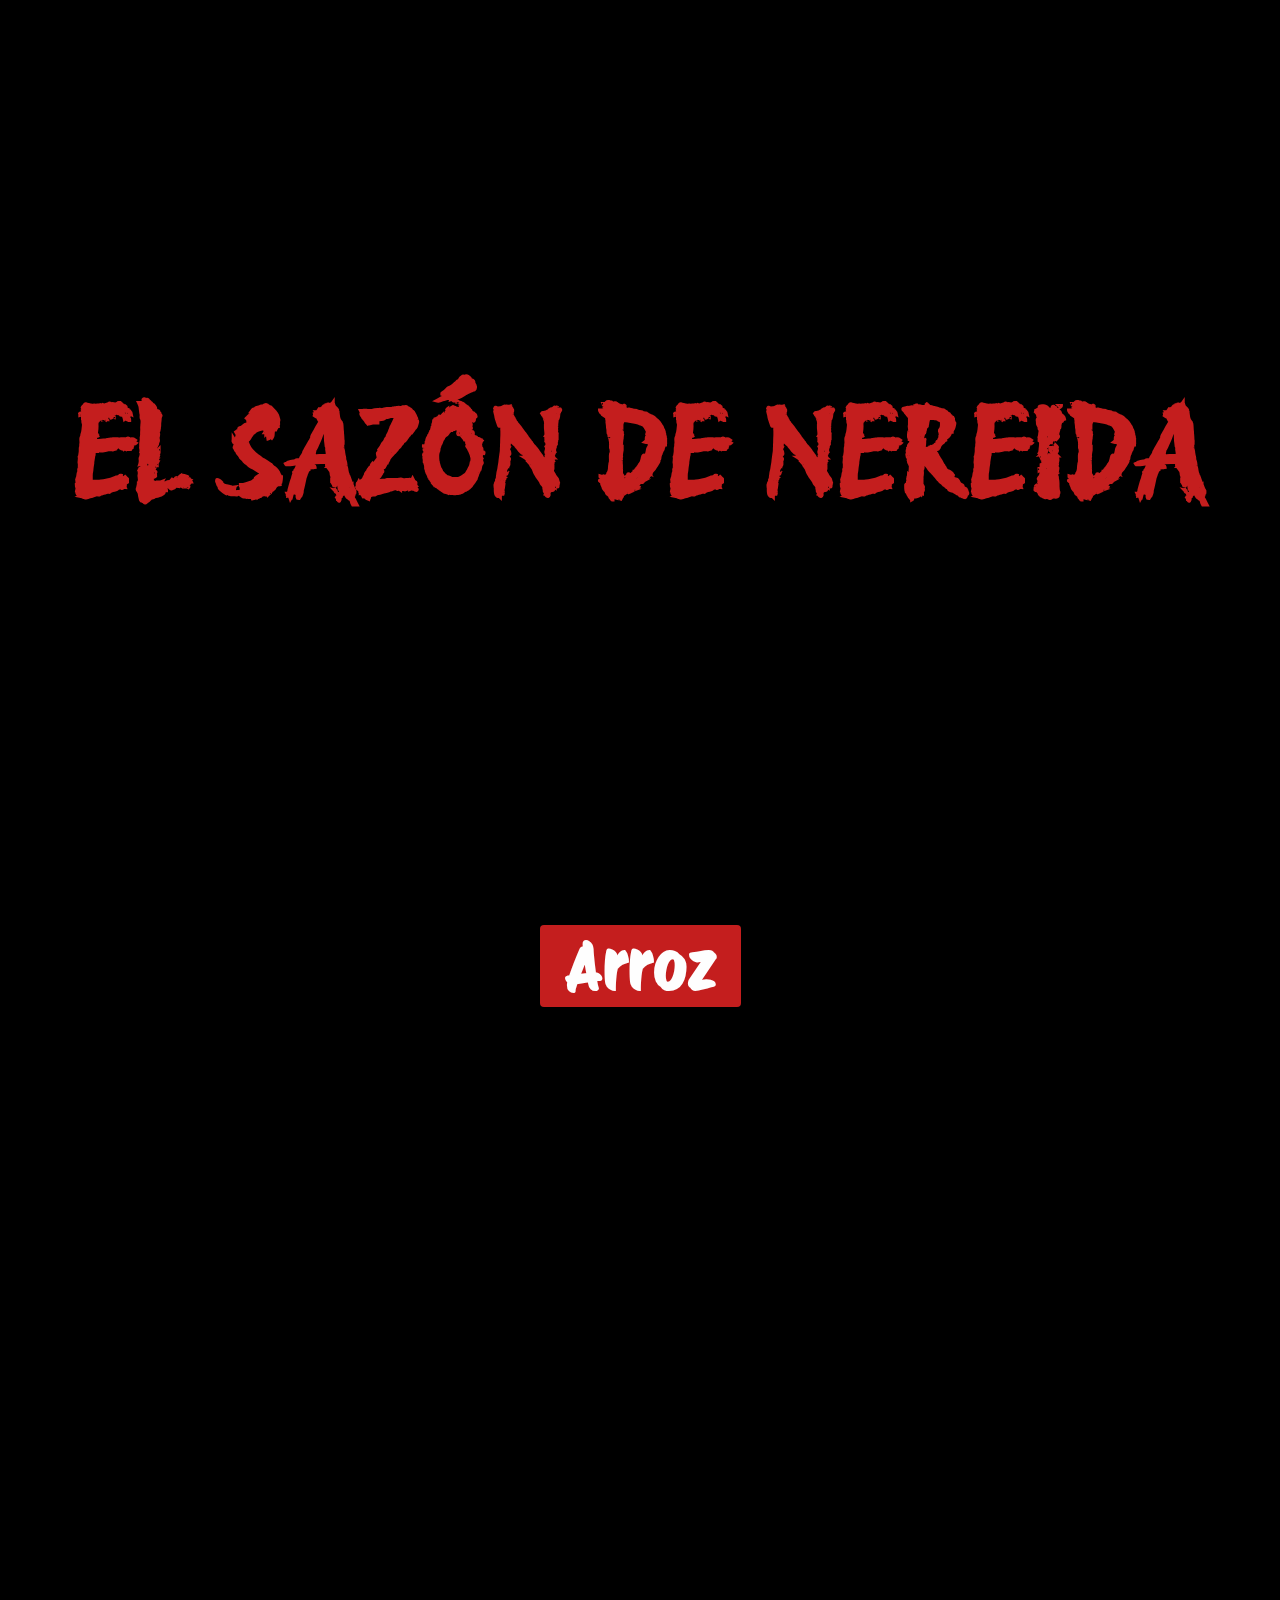
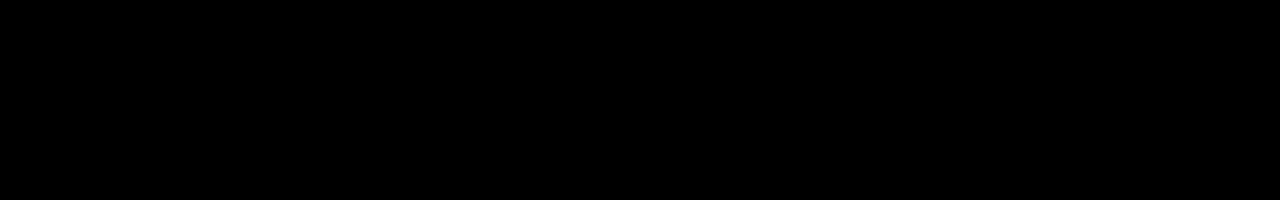
==== index.html @ d308cffd "new menu structure" ====
<!DOCTYPE html>
<html lang="en">

<head>
  <meta charset="UTF-8" />
  <meta name="viewport" content="width=device-width, initial-scale=1.0" />
  <title>Template 2 Restaurant</title>
  <link rel="stylesheet" href="styles/main.css">
</head>

<body>


  <div class="brand ">
    <h1>El sazón de nereida</h1>
  </div>

  <section>
    <div class="rices bounce-in-menu">
      <h3>Arroz</h3>
      <div class="menu-container"> <!-- bounce-in hidden -->
        <div class="image-menu-container left ">
          <img src="assets/images/bandera-dominican.png" alt="">
        </div>
        <div class="content-menu-container">
          <div class="dish">
            <h2>Arroz Blanco y Habichuelas Rojas</h2>
          </div>
          <!-- <div class="price">
            <span>200</span>
          </div> -->
  
        </div>
      </div>
      <div class="menu-container"> <!-- bounce-in hidden -->
        <div class="image-menu-container left ">
          <img src="assets/images/maiz-arroz.jpg" alt="">
        </div>
        <div class="content-menu-container">
          <div class="dish">
            <h2>Arroz con Maiz</h2>
          </div>
          <!-- <div class="price">
            <span>200</span>
          </div> -->
  
        </div>
      </div>

      <div class="menu-container"> <!-- bounce-in hidden -->
        <div class="image-menu-container left ">
          <img src="assets/images/moro-negras.jpg" alt="">
        </div>
        <div class="content-menu-container">
          <div class="dish">
            <h2>Moro de Habichuelas Negras</h2>
          </div>
          <!-- <div class="price">
            <span>200</span>
          </div> -->
  
        </div>
      </div>

      <div class="menu-container"> <!-- bounce-in hidden -->
        <div class="image-menu-container left ">
          <img src="assets/images/moro-rojas.webp" alt="">
        </div>
        <div class="content-menu-container">
          <div class="dish">
            <h2>Moro de Habichuelas Rojas</h2>
          </div>
          <!-- <div class="price">
            <span>200</span>
          </div> -->
  
        </div>
      </div>
  
    </div>
   
   
  
  </section>


  <script src="js/main.js"></script>
  <script src="js/animation.js"></script>
</body>

</html>
---- styles/main.css ----
* {
    box-sizing: border-box;
    margin: 0;
}


@font-face {
    font-display: swap;
    font-family: 'Protest Revolution';
    font-style: normal;
    font-weight: 400;
    src: url('../assets/fonts/protest-revolution-v2-latin/protest-revolution-v2-latin-regular.woff2') format('woff2');
}

@font-face {
    font-display: swap;
    font-family: 'Protest Riot';
    font-style: normal;
    font-weight: 400;
    src: url('../assets/fonts/protest-riot-v2-latin/protest-riot-v2-latin-regular.woff2') format('woff2');
}

body {
    background-color: #000;
    color: #fefefe;
    font-family: 'Protest Riot', sans-serif;
    /* overflow: hidden; */
}

.brand {
    display: flex;
    flex-direction: column;
    justify-content: center;
    align-items: center;

    font-family: 'Protest Revolution';
    height: 100vh;
}

.brand h1 {
    font-size: 122px;
    text-transform: uppercase;
    color: #c41e1e;
}

.bounce-in {
    animation: bounce-in 3s ease infinite;
}

@keyframes bounce-in {
    0% {
        opacity: 0;
        transform: scale(.3);
    }

    50% {
        opacity: 1;
        transform: scale(1.05);
    }

    70% {
        transform: scale(.9);
    }

    100% {
        transform: scale(1);
    }
}

.hidden {
    display: none;
}

section {
    display: flex;
    justify-content: center;
    align-items: center;
    height: 100vh;
}

.rices {
    position: relative;
}

.rices h3 {
    font-size: 65px;
    background-color: #c41e1e;
    border-radius: 4px;
    width: fit-content;
    padding: 2px 25px;
    margin: 2px auto;
}

.menu-container {
    position: relative;
    display: none;
}

.image-menu-container {
    max-width: 1250px;
    margin: 25px 5px;
}

.image-menu-container img {
    width: 100%;
    height: auto;
    border-radius: 8px;
}

.content-menu-container {
    display: flex;
    position: absolute;
    flex-direction: column;
    justify-content: space-between;
    text-align: center;
    top: 50px;
    margin-left: 10px;
}

.dish {
    background-color: #c41e1e;
    border-radius: 4px;
    max-width: 450px;
    margin: 2px auto;
    padding: 10px 15px;

}

.dish h2 {
    font-size: 52px;
}

.price {
    background-color: #fefefe;
    width: 350px;
    border-radius: 4px;
    color: #000;

    margin: 2px auto;
}

.price span {
    font-size: 58px;
}

.menu-container.displaySlide{
    display: block;
    opacity: 0;
    transition: opacity 0.5s ease-in;
}

.menu-container.displaySlide:first-child {
    opacity: 1;
}

@keyframes slideMenu {
    0% {
        opacity: 0;
    }

    20% {
        opacity: 1;
    }

    80% {
        opacity: 1;
    }

    100% {
        opacity: 0;
    }
}

.menu-container.displaySlide {
    animation: slideMenu 10s infinite;
}

.bounce-in-menu {
    animation: bounce-in-menu 5s ease 0s 1 normal forwards;
}

@keyframes bounce-in-menu {
    0% {
        opacity: 0;
        transform: scale(.3);
    }

    50% {
        opacity: 1;
        transform: scale(1.05);
    }

    70% {
        transform: scale(.9);
    }

    100% {
        transform: scale(1);
    }
}

/* .container-menu-static  {
    position: relative;
    margin: 0 auto;
    flex-grow: 1;
}
.food-menu-static, .food-menu-drinks {
    display: none;
}

.menu-header-static {
    display: flex;
    justify-content: space-between;
    color: #f15301;
    margin: 10px 0;
    font-family: 'Protest Revolution', sans-serif;
    gap: 5rem;
}
.menu-header-static h2 {
    font-size: 3.5rem;
    text-transform: uppercase;
}

.menu-header-static span {
    font-size: 1.5rem;
    font-weight: lighter;
    align-self: center;
    text-transform: uppercase;
}

.menu-header-static h2:hover {
    cursor: pointer;
}

.menu-content-static {
    font-family: 'Protest Riot', sans-serif;
    display: flex;
    justify-content: space-between;
    margin: 10px 0;
    align-items: center;
}

.menu-content-static h3 {
    font-size: 2rem;
}

.menu-content-static span {
    font-size: 1.8rem;
}

.food-menu-static.displaySlide, .food-menu-drinks.displaySlide {
    display: block;
    opacity: 0;
    transition: opacity 0.5s ease-in;
}

.food-menu-static.displaySlide:first-child, .food-menu-drinks.displaySlide:first-child {
    opacity: 1;
}

@keyframes slideMenu {
    0% {
        opacity: 0;
    }

    20% {
        opacity: 1;
    }

    80% {
        opacity: 1;
    }

    100% {
        opacity: 0;
    }
}

.food-menu-static.displaySlide, .food-menu-drinks.displaySlide {
    animation: slideMenu 10s infinite;
} */
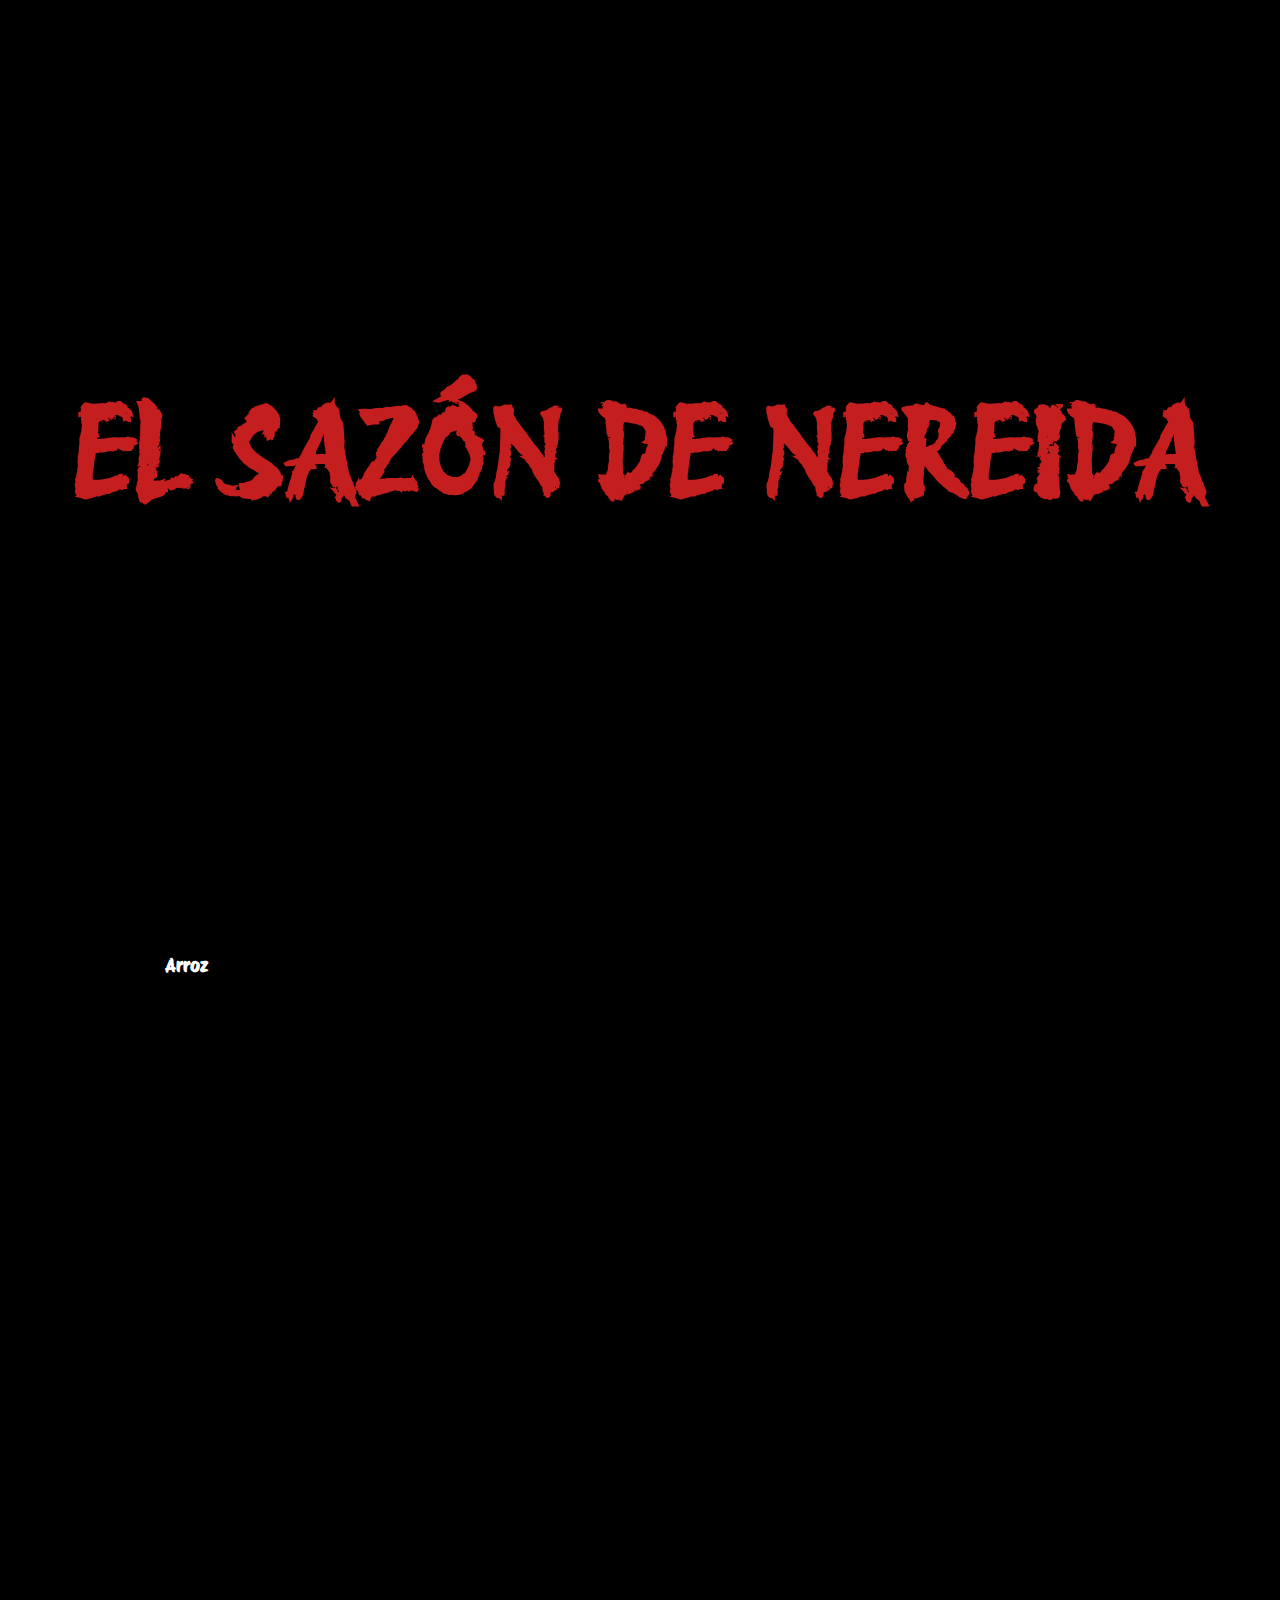
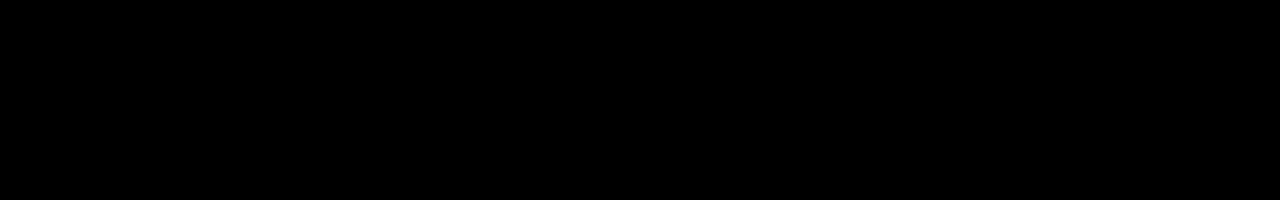
==== commit 7bae3e3e: "adding new dishes container" ====
--- a/index.html
+++ b/index.html
@@ -4,7 +4,7 @@
 <head>
   <meta charset="UTF-8" />
   <meta name="viewport" content="width=device-width, initial-scale=1.0" />
-  <title>Template 2 Restaurant</title>
+  <title>El sazón de nereida</title>
   <link rel="stylesheet" href="styles/main.css">
 </head>
 
@@ -16,7 +16,7 @@
   </div>
 
   <section>
-    <div class="rices bounce-in-menu">
+    <div class="dishes-container bounce-in-menu">
       <h3>Arroz</h3>
       <div class="menu-container"> <!-- bounce-in hidden -->
         <div class="image-menu-container left ">
@@ -76,6 +76,68 @@
   
         </div>
       </div>
+      <div class="menu-container"> <!-- bounce-in hidden -->
+        <div class="image-menu-container left ">
+          <img src="assets/images/moro-guandules.jpg" alt="">
+        </div>
+        <div class="content-menu-container">
+          <div class="dish">
+            <h2>Moro de Gandules</h2>
+          </div>
+          <!-- <div class="price">
+            <span>200</span>
+          </div> -->
+  
+        </div>
+      </div>
+  
+    </div>
+   
+    <div class="dishes-container bounce-in-menu hidden">
+      <h3>Viveres</h3>
+      <div class="menu-container"> <!-- bounce-in hidden -->
+        <div class="image-menu-container left ">
+          <img src="assets/images/yuca.jpg" alt="">
+        </div>
+        <div class="content-menu-container">
+          <div class="dish">
+            <h2>Yuca</h2>
+          </div>
+          <!-- <div class="price">
+            <span>200</span>
+          </div> -->
+  
+        </div>
+      </div>
+      <div class="menu-container"> <!-- bounce-in hidden -->
+        <div class="image-menu-container left ">
+          <img src="assets/images/guineitos.jpg" alt="">
+        </div>
+        <div class="content-menu-container">
+          <div class="dish">
+            <h2>Guineitos</h2>
+          </div>
+          <!-- <div class="price">
+            <span>200</span>
+          </div> -->
+  
+        </div>
+      </div>
+
+      <div class="menu-container"> <!-- bounce-in hidden -->
+        <div class="image-menu-container left ">
+          <img src="assets/images/mangu-tres-golpes.jpg" alt="">
+        </div>
+        <div class="content-menu-container">
+          <div class="dish">
+            <h2>Mangu</h2>
+          </div>
+          <!-- <div class="price">
+            <span>200</span>
+          </div> -->
+  
+        </div>
+      </div>
   
     </div>
    
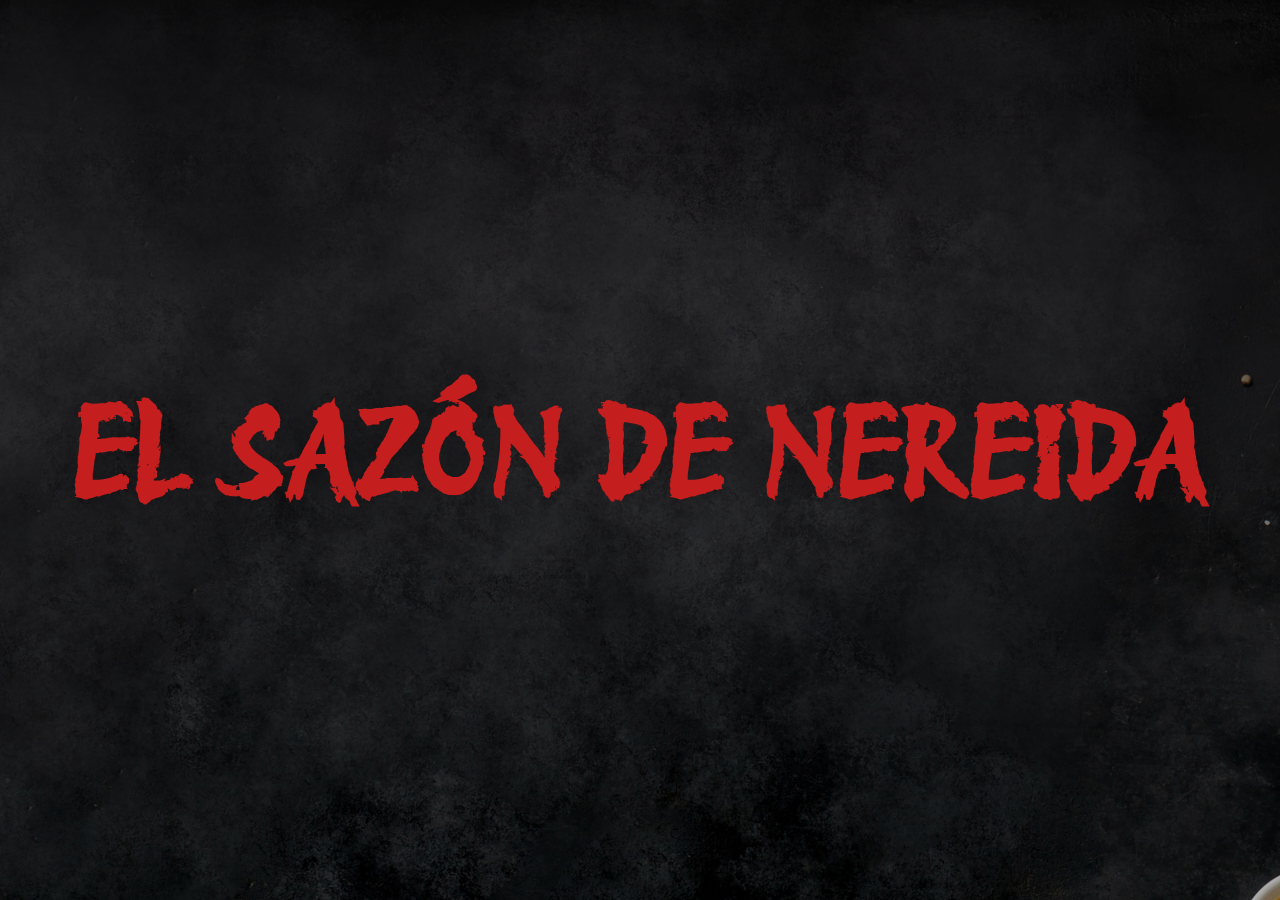
==== commit 88c22bd6: "adding some new structures" ====
--- a/index.html
+++ b/index.html
@@ -15,9 +15,9 @@
     <h1>El sazón de nereida</h1>
   </div>
 
-  <section>
+  <section class="hidden">
     <div class="dishes-container bounce-in-menu">
-      <h3>Arroz</h3>
+      <h3>Menu</h3>
       <div class="menu-container"> <!-- bounce-in hidden -->
         <div class="image-menu-container left ">
           <img src="assets/images/bandera-dominican.png" alt="">
@@ -90,11 +90,20 @@
   
         </div>
       </div>
+      <div class="menu-container"> <!-- bounce-in hidden -->
+        <div class="image-menu-container left ">
+          <img src="assets/images/guineitos.jpg" alt="">
+        </div>
+        <div class="content-menu-container">
+          <div class="dish">
+            <h2>Guineitos</h2>
+          </div>
+          <!-- <div class="price">
+            <span>200</span>
+          </div> -->
   
-    </div>
-   
-    <div class="dishes-container bounce-in-menu hidden">
-      <h3>Viveres</h3>
+        </div>
+      </div>
       <div class="menu-container"> <!-- bounce-in hidden -->
         <div class="image-menu-container left ">
           <img src="assets/images/yuca.jpg" alt="">
@@ -111,21 +120,6 @@
       </div>
       <div class="menu-container"> <!-- bounce-in hidden -->
         <div class="image-menu-container left ">
-          <img src="assets/images/guineitos.jpg" alt="">
-        </div>
-        <div class="content-menu-container">
-          <div class="dish">
-            <h2>Guineitos</h2>
-          </div>
-          <!-- <div class="price">
-            <span>200</span>
-          </div> -->
-  
-        </div>
-      </div>
-
-      <div class="menu-container"> <!-- bounce-in hidden -->
-        <div class="image-menu-container left ">
           <img src="assets/images/mangu-tres-golpes.jpg" alt="">
         </div>
         <div class="content-menu-container">
@@ -140,9 +134,7 @@
       </div>
   
     </div>
-   
-   
-  
+
   </section>
 
 
--- a/styles/main.css
+++ b/styles/main.css
@@ -21,7 +21,7 @@
 }
 
 body {
-    background-color: #000;
+    background: linear-gradient(rgba(0, 0, 0, 0.8), rgba(0, 0, 0, 0.3)), url('../assets/images/menu-background.jpg');
     color: #fefefe;
     font-family: 'Protest Riot', sans-serif;
     /* overflow: hidden; */
@@ -78,11 +78,11 @@
     height: 100vh;
 }
 
-.rices {
+.dishes-container {
     position: relative;
 }
 
-.rices h3 {
+.dishes-container h3 {
     font-size: 65px;
     background-color: #c41e1e;
     border-radius: 4px;
@@ -104,6 +104,7 @@
 .image-menu-container img {
     width: 100%;
     height: auto;
+    border: none;
     border-radius: 8px;
 }
 
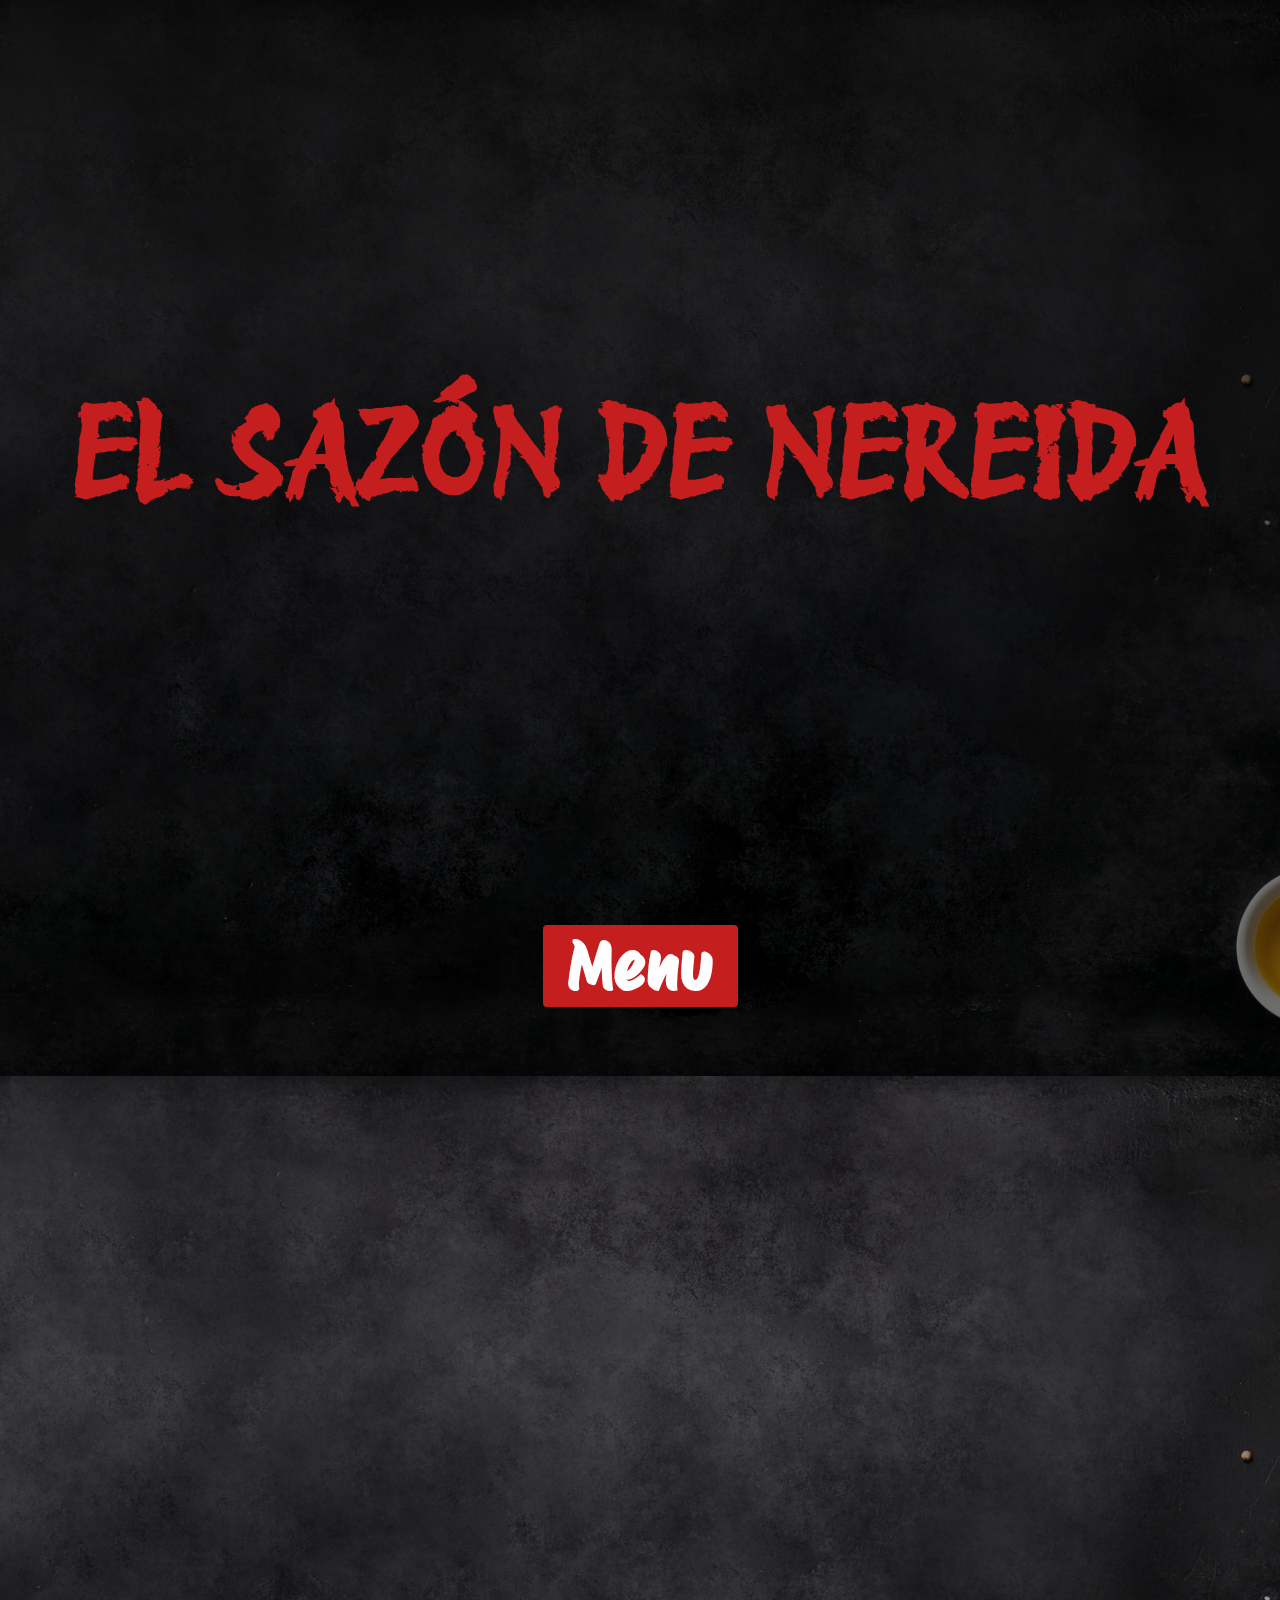
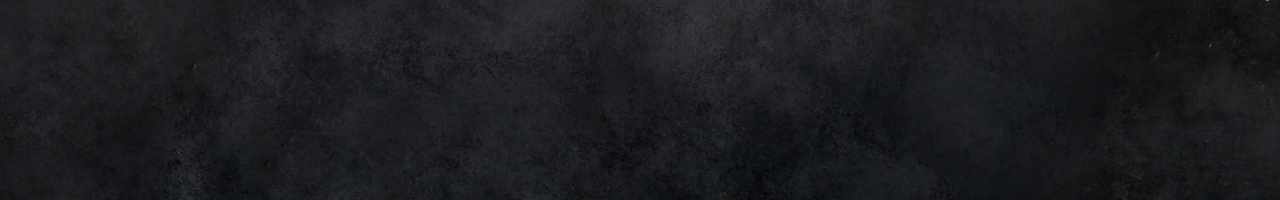
==== commit aa3aa60f: "adding mor dishes" ====
--- a/index.html
+++ b/index.html
@@ -132,6 +132,64 @@
   
         </div>
       </div>
+
+      <div class="menu-container"> <!-- bounce-in hidden -->
+        <div class="image-menu-container left ">
+          <img src="assets/images/pollo-guisado.jpg" alt="">
+        </div>
+        <div class="content-menu-container">
+          <div class="dish">
+            <h2>Pollo Guisado</h2>
+          </div>
+          <div class="price">
+            <span>200</span>
+          </div>
+  
+        </div>
+      </div>
+
+      <div class="menu-container"> <!-- bounce-in hidden -->
+        <div class="image-menu-container left ">
+          <img src="assets/images/Pollo-frito.webp" alt="">
+        </div>
+        <div class="content-menu-container">
+          <div class="dish">
+            <h2>Pollo Frito</h2>
+          </div>
+          <div class="price">
+            <span>200</span>
+          </div>
+  
+        </div>
+      </div>
+      <div class="menu-container"> <!-- bounce-in hidden -->
+        <div class="image-menu-container left ">
+          <img src="assets/images/cerdo-guisado.jpg" alt="">
+        </div>
+        <div class="content-menu-container">
+          <div class="dish">
+            <h2>Carne de Cerdo</h2>
+          </div>
+          <div class="price">
+            <span>230</span>
+          </div>
+  
+        </div>
+      </div>
+      <div class="menu-container"> <!-- bounce-in hidden -->
+        <div class="image-menu-container left ">
+          <img src="assets/images/carne-res.jpg" alt="">
+        </div>
+        <div class="content-menu-container">
+          <div class="dish">
+            <h2>Carne de Res</h2>
+          </div>
+          <div class="price">
+            <span>250</span>
+          </div>
+  
+        </div>
+      </div>
   
     </div>
 
--- a/styles/main.css
+++ b/styles/main.css
@@ -78,7 +78,7 @@
     height: 100vh;
 }
 
-.dishes-container {
+.dishes-container  {
     position: relative;
 }
 
@@ -91,6 +91,7 @@
     margin: 2px auto;
 }
 
+
 .menu-container {
     position: relative;
     display: none;
@@ -150,7 +151,7 @@
     transition: opacity 0.5s ease-in;
 }
 
-.menu-container.displaySlide:first-child {
+.menu-container.displaySlide:first-child  {
     opacity: 1;
 }
 
@@ -172,7 +173,7 @@
     }
 }
 
-.menu-container.displaySlide {
+.menu-container.displaySlide{
     animation: slideMenu 10s infinite;
 }
 
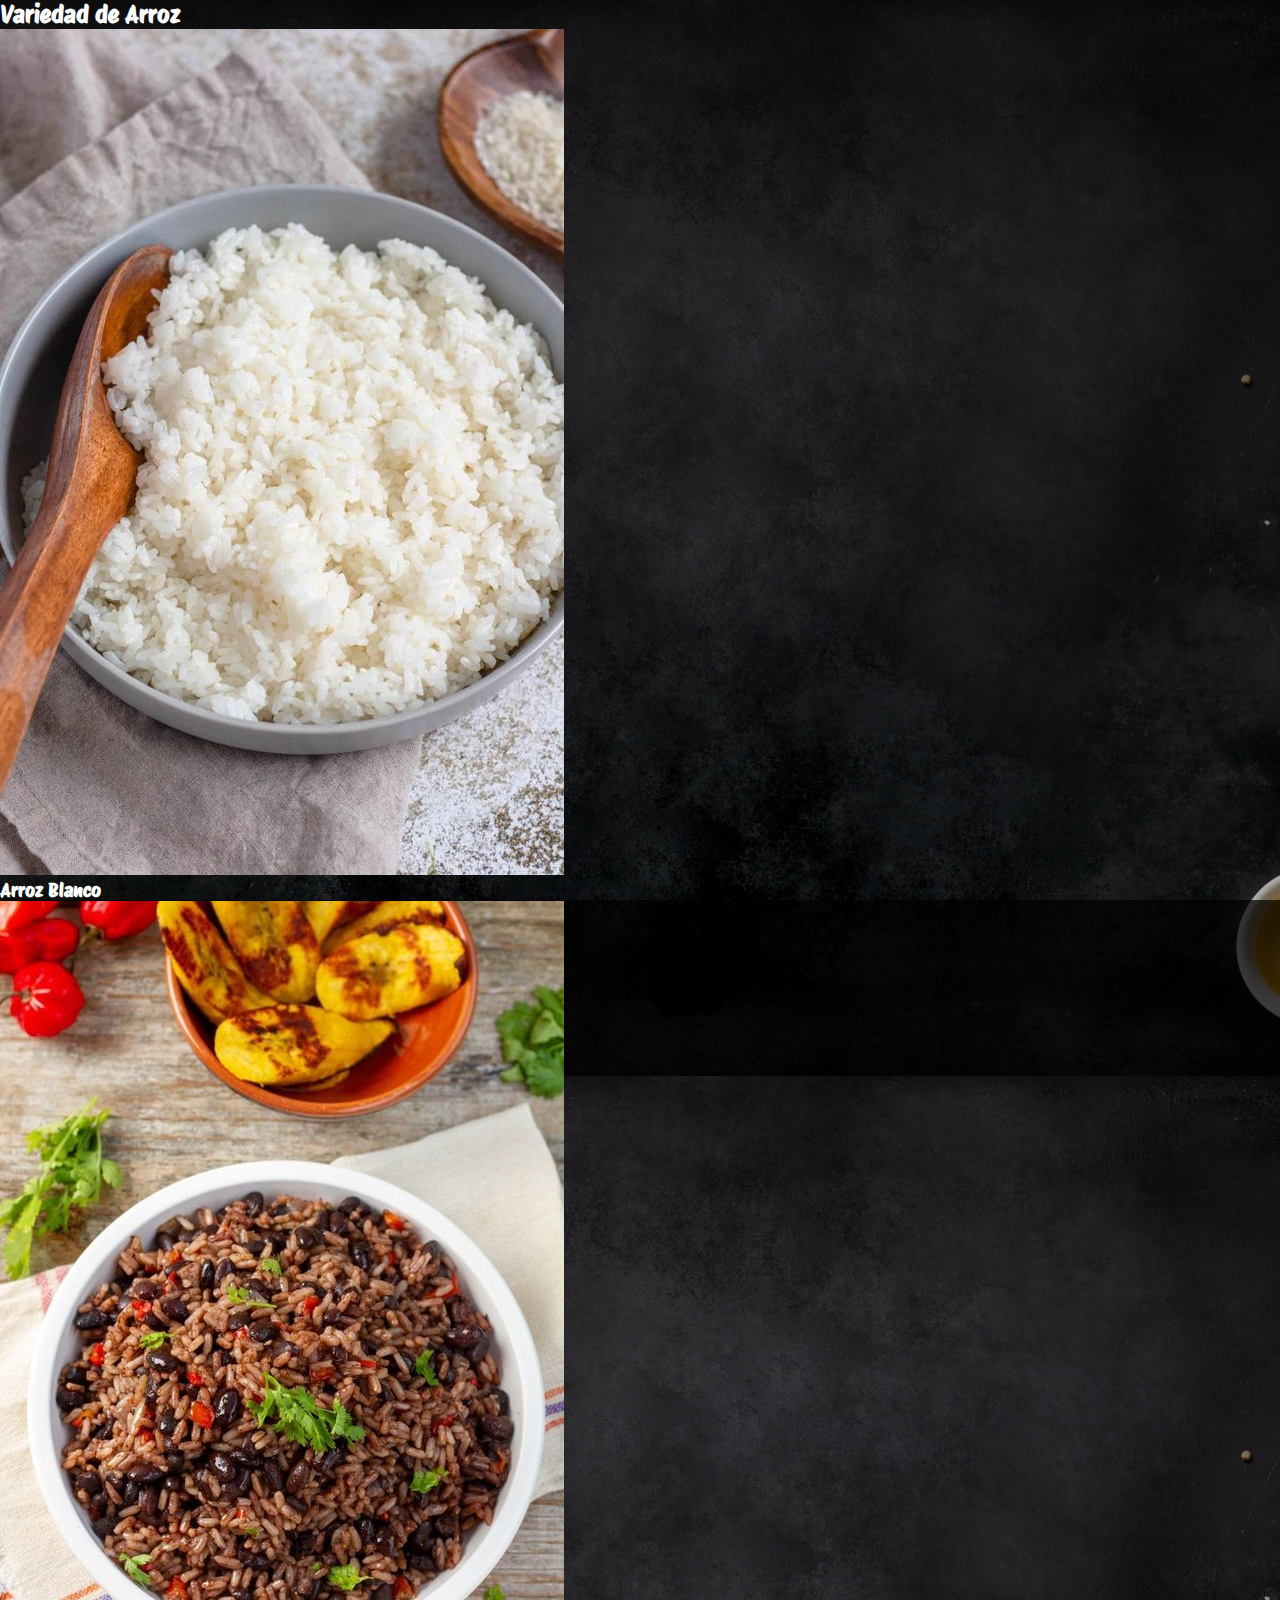
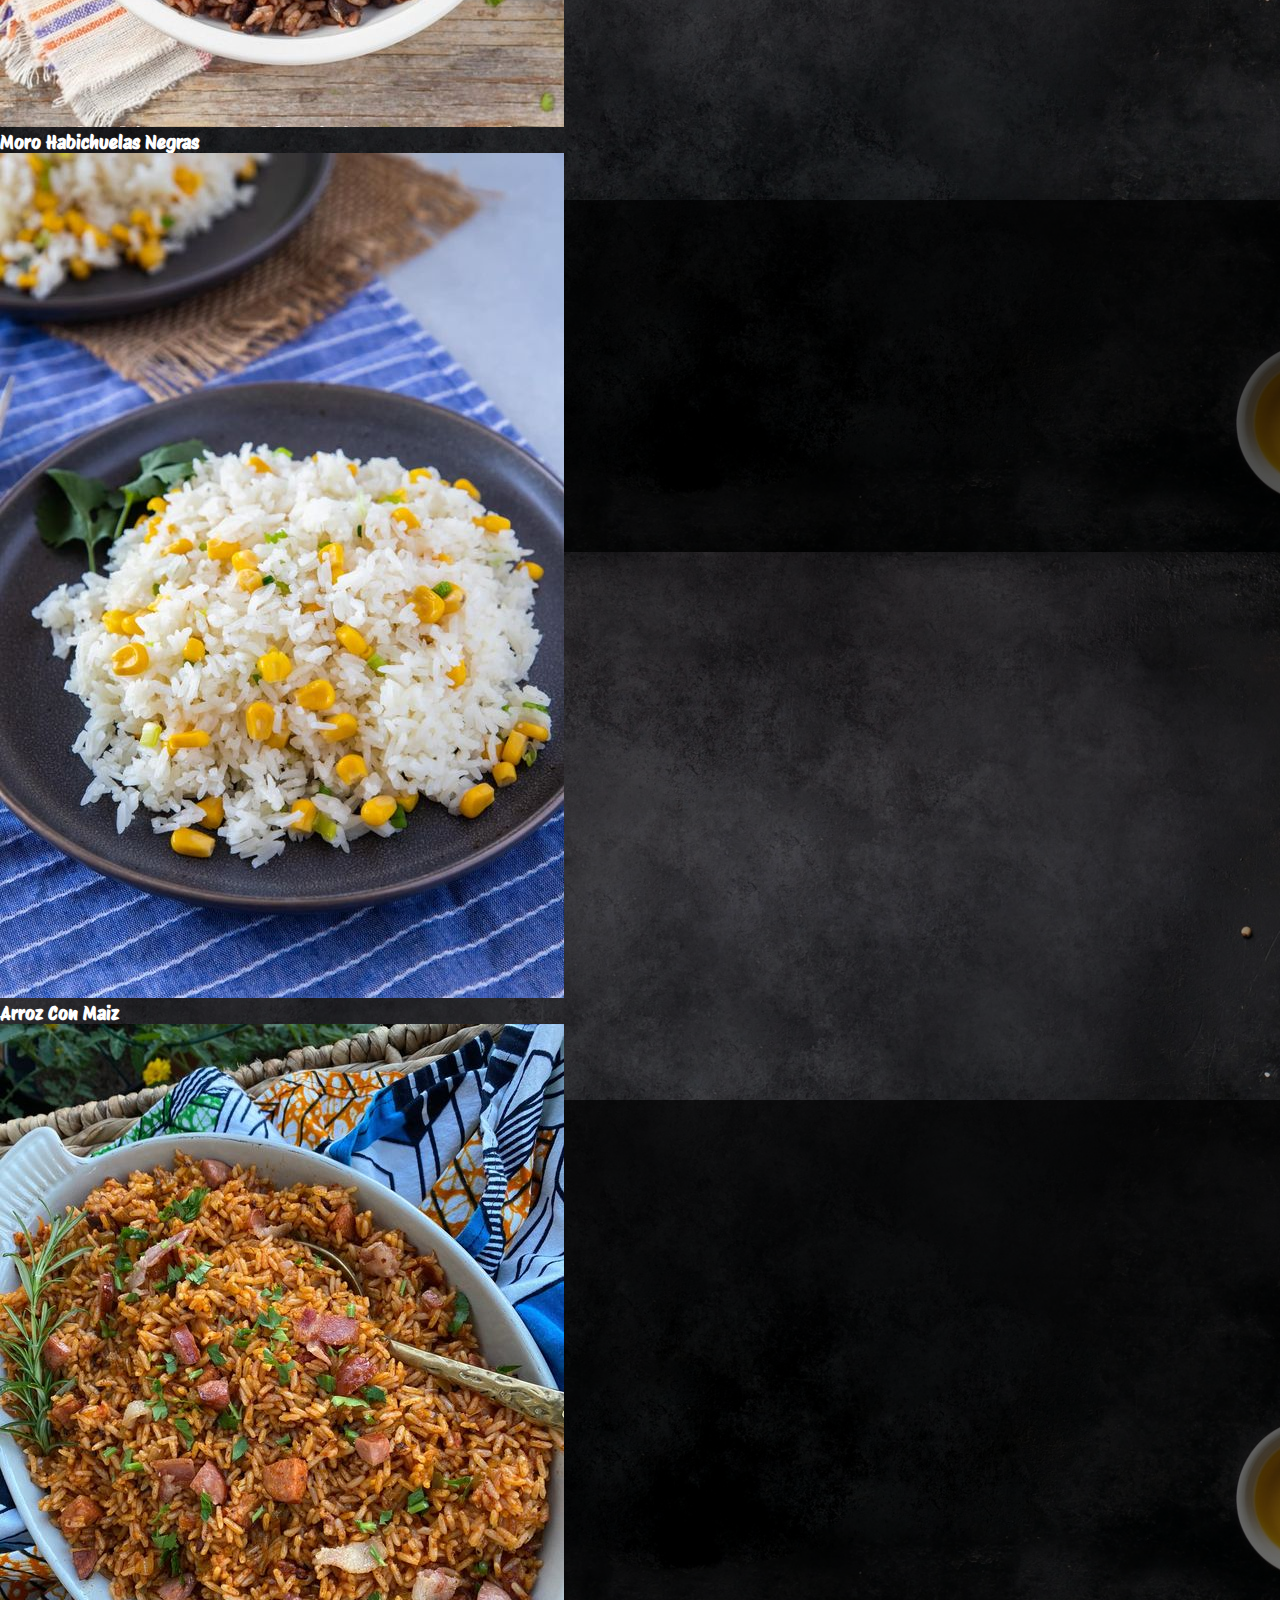
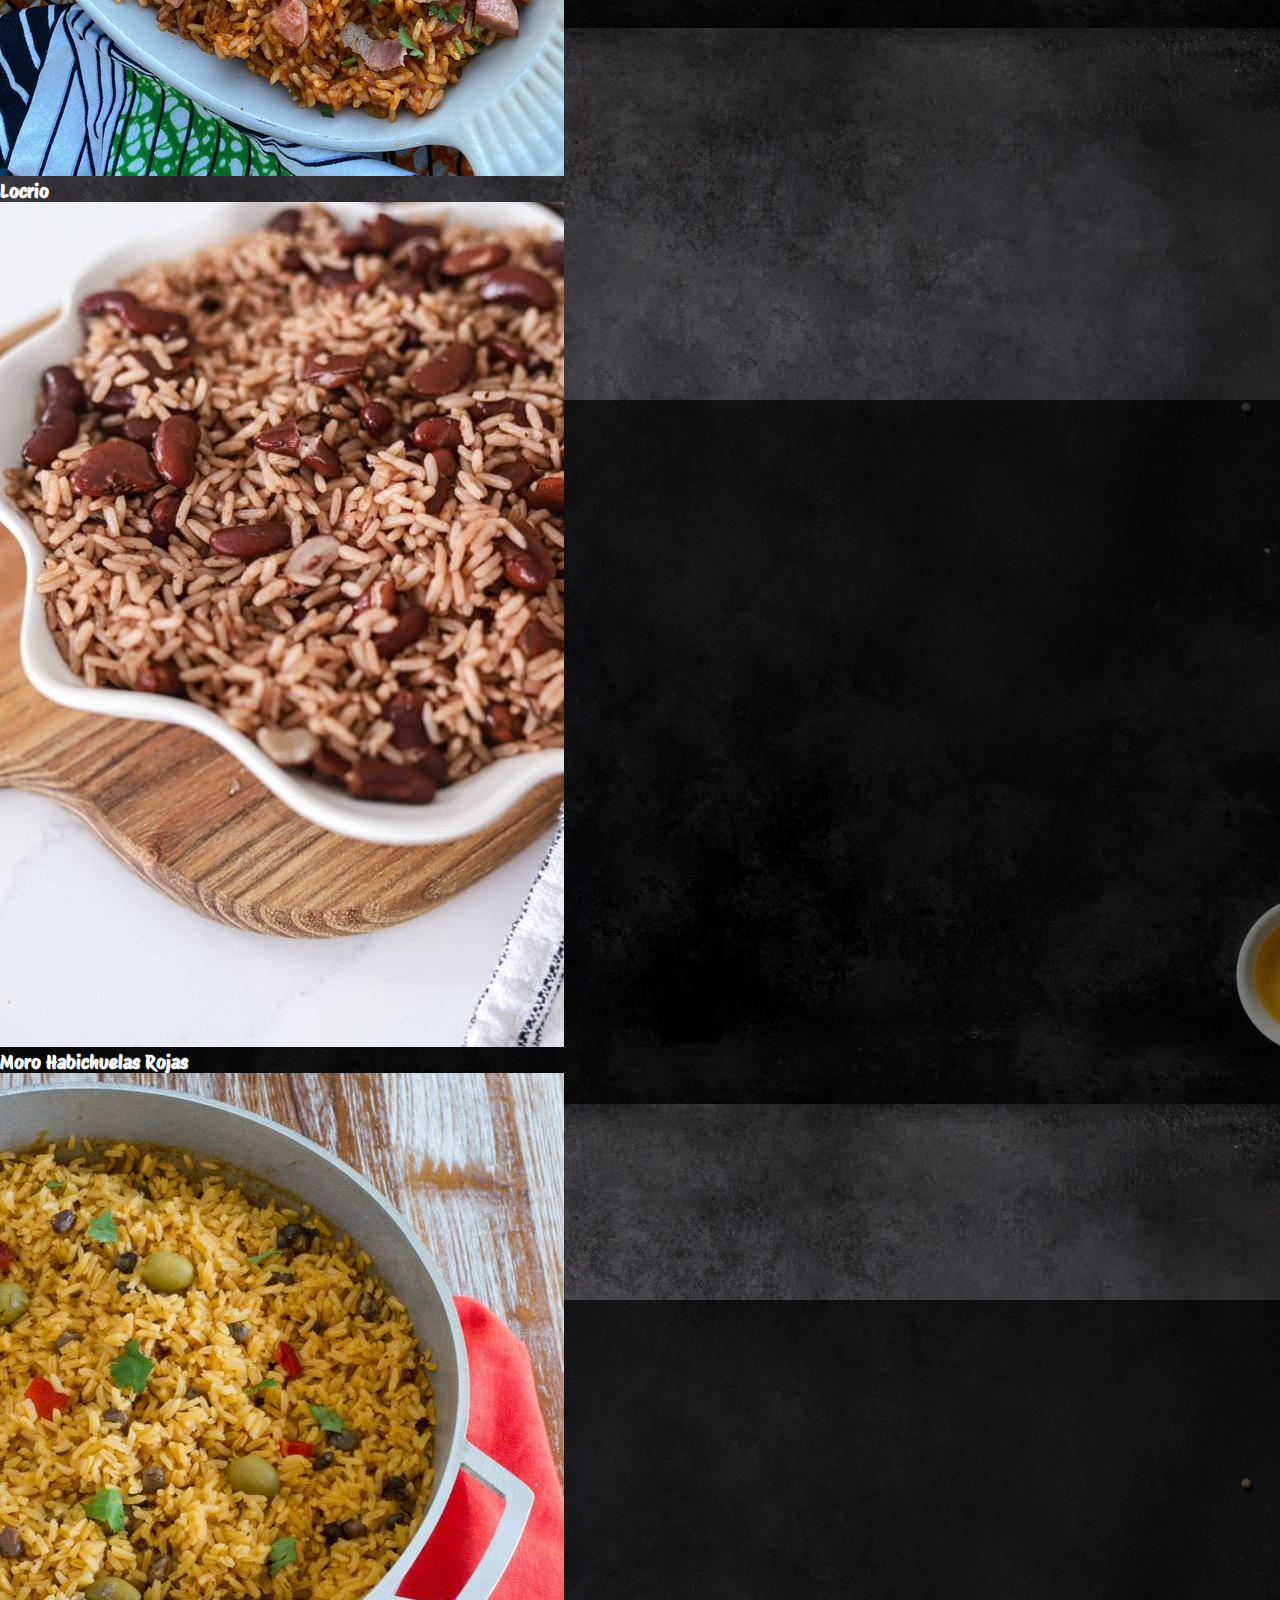
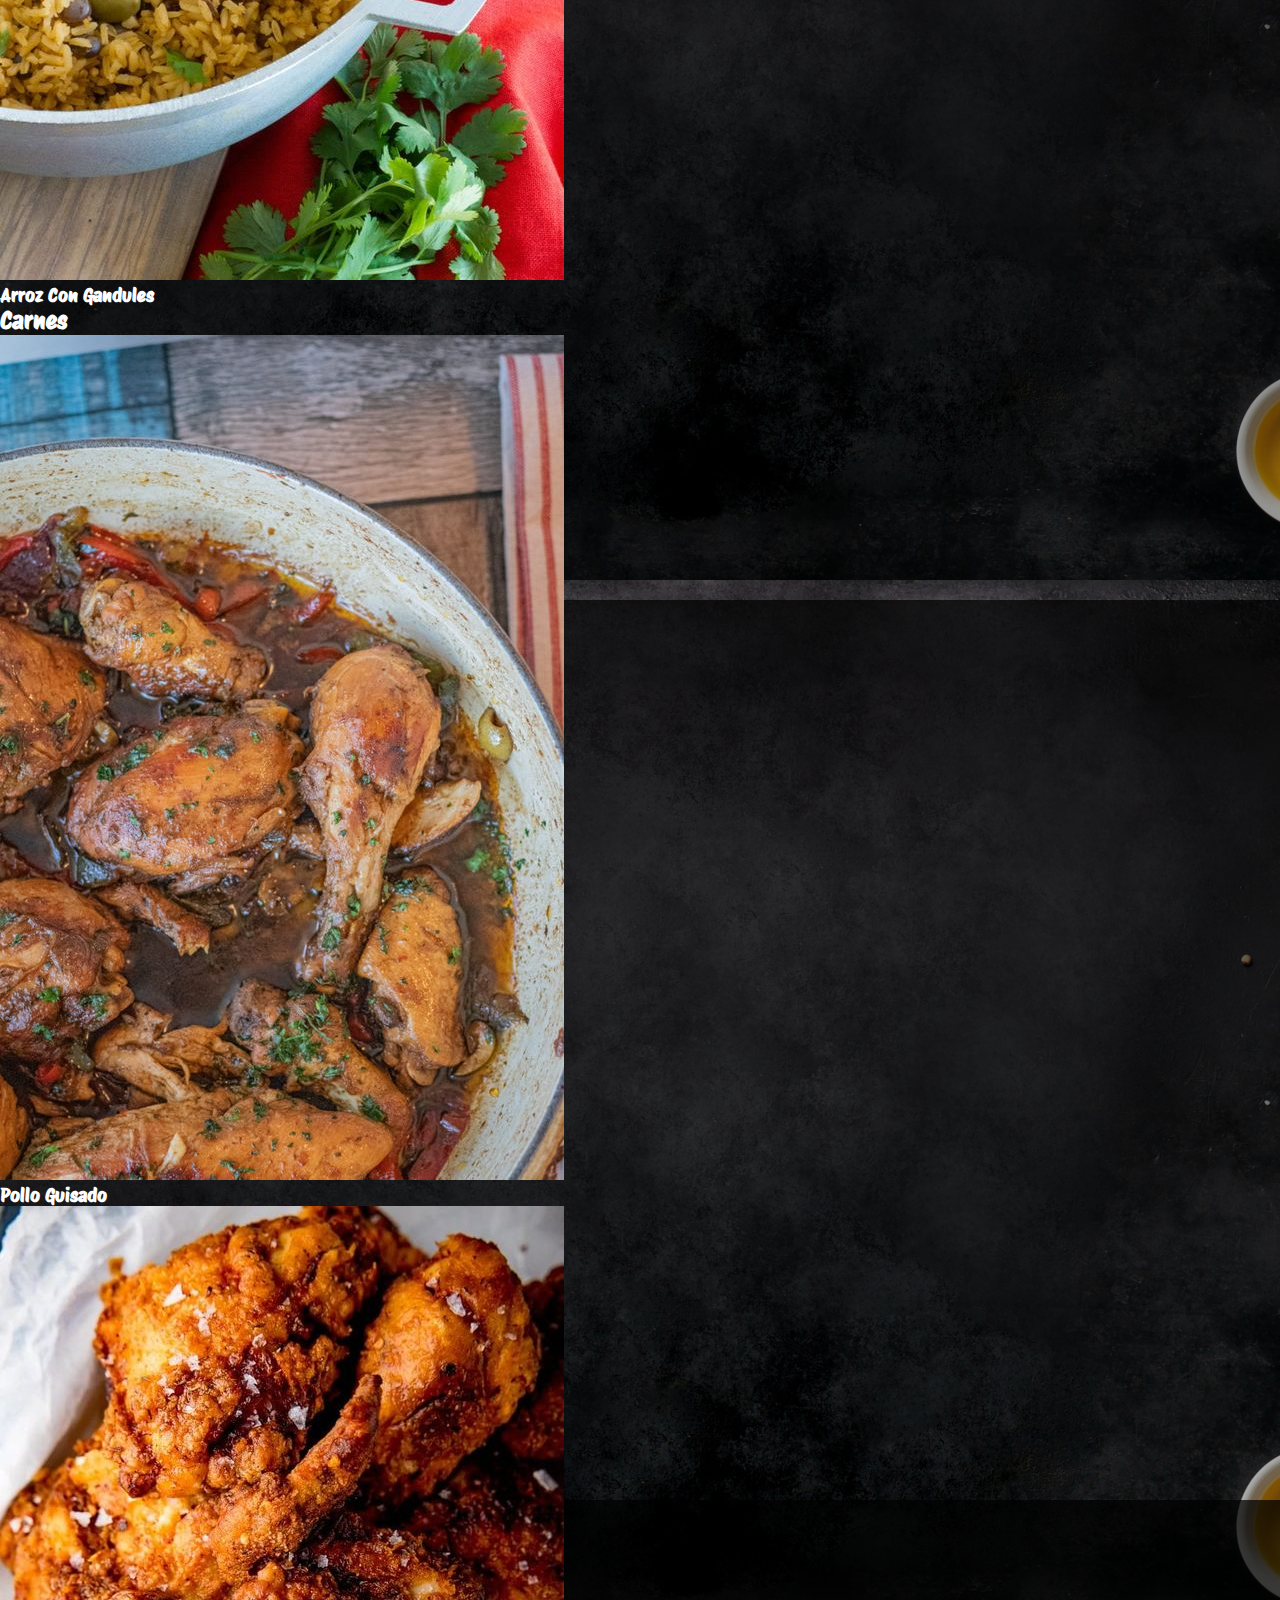
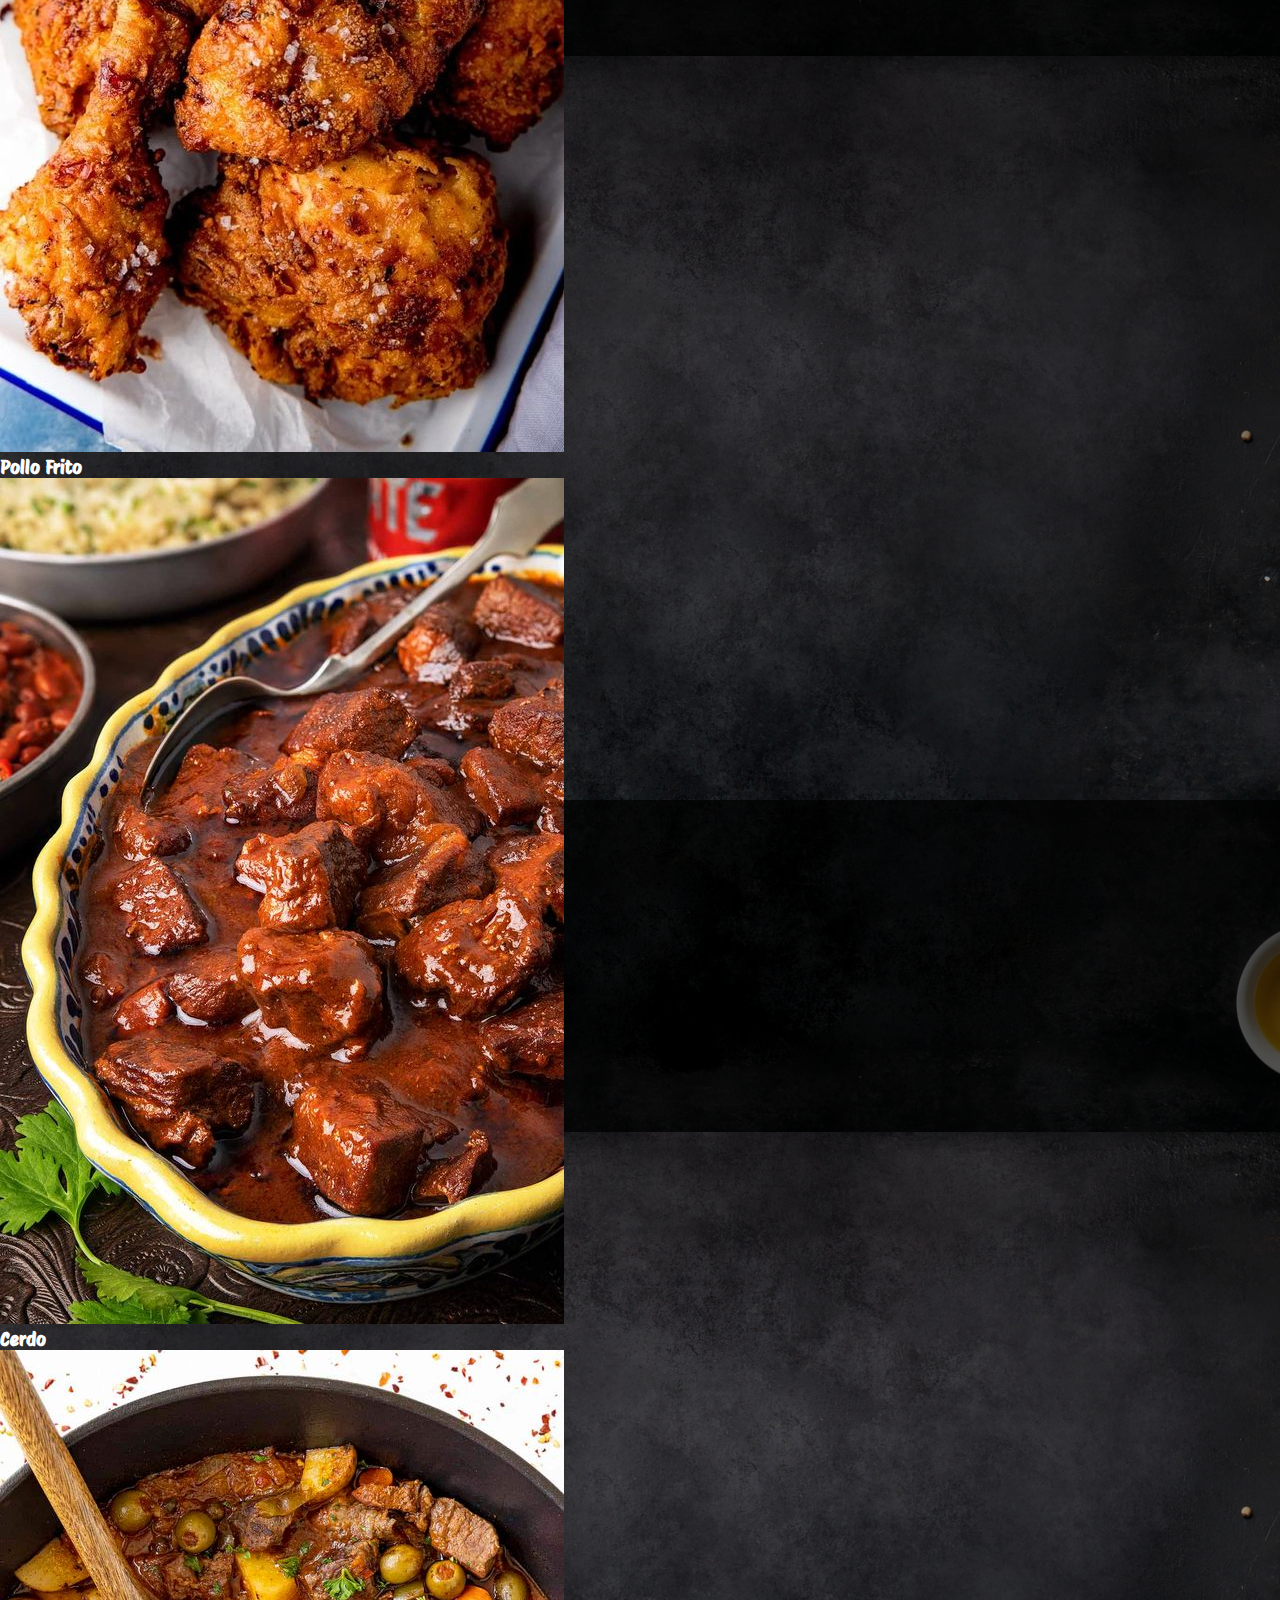
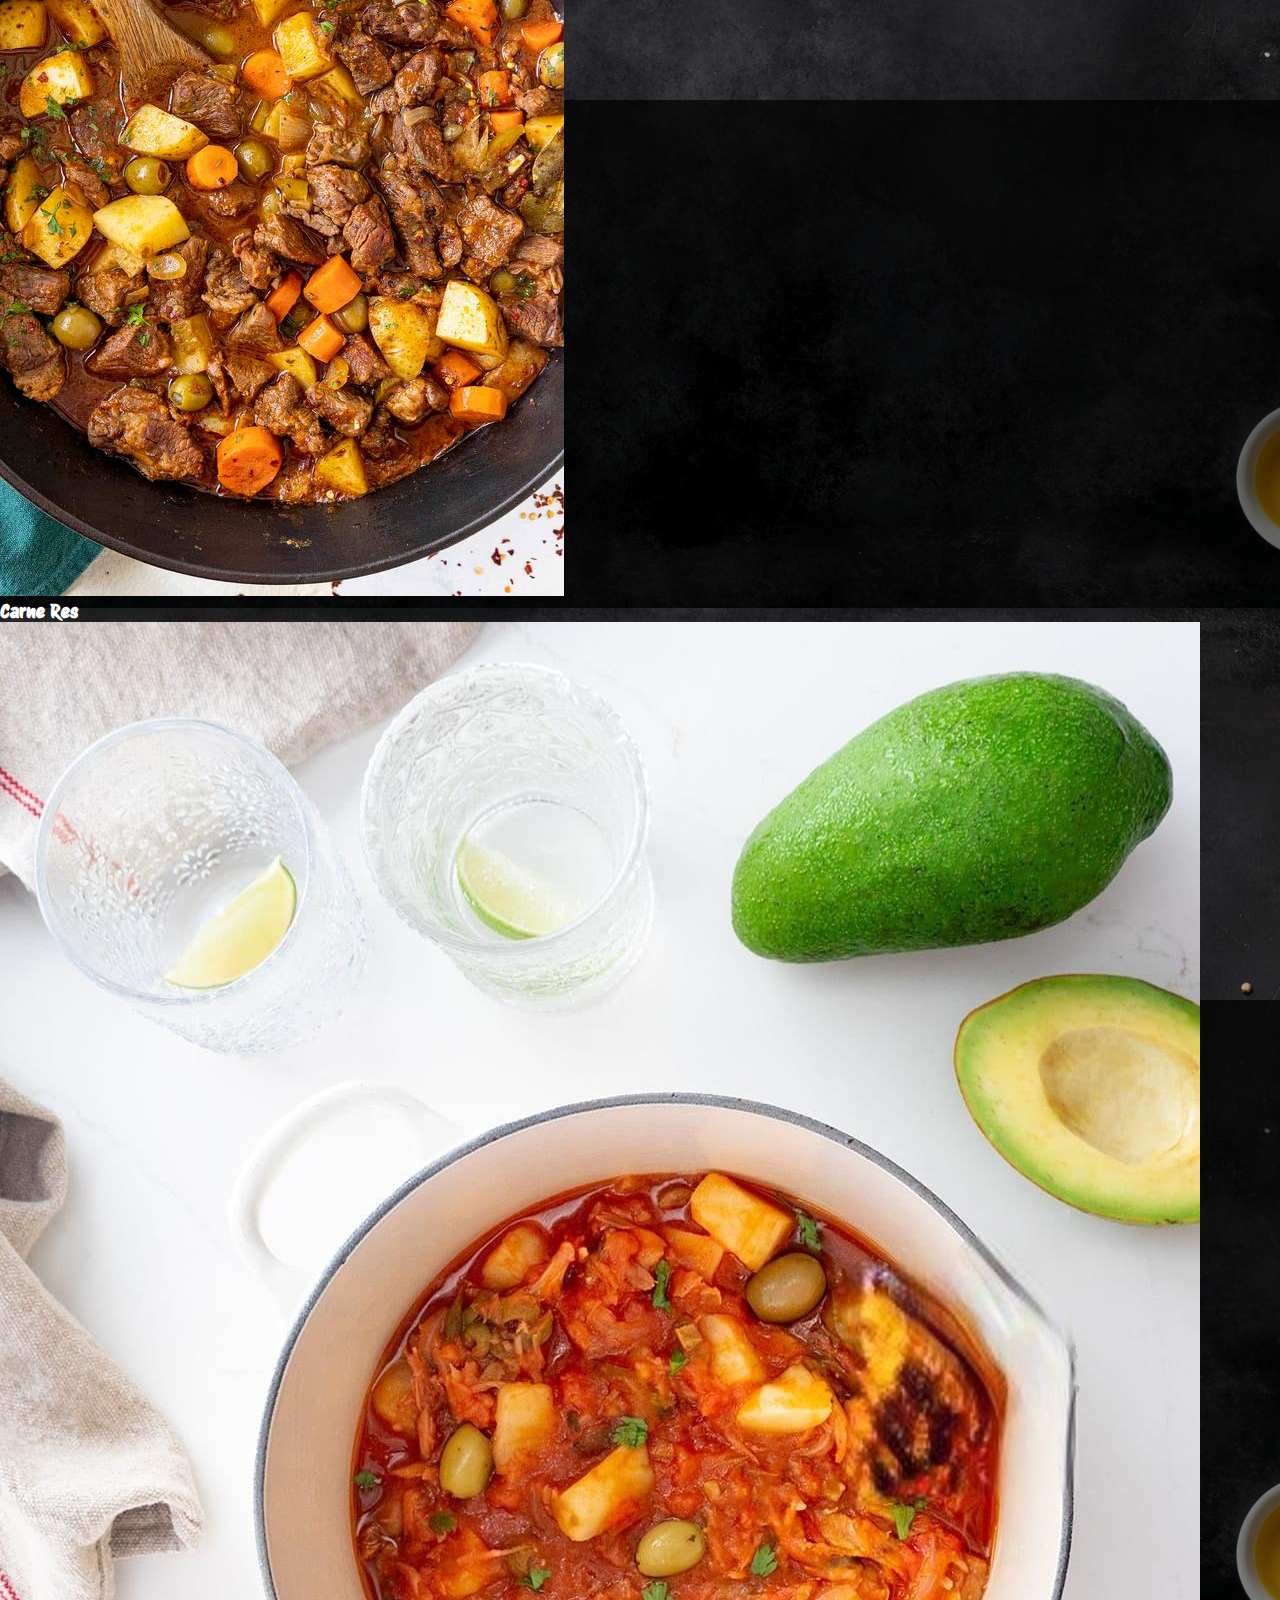
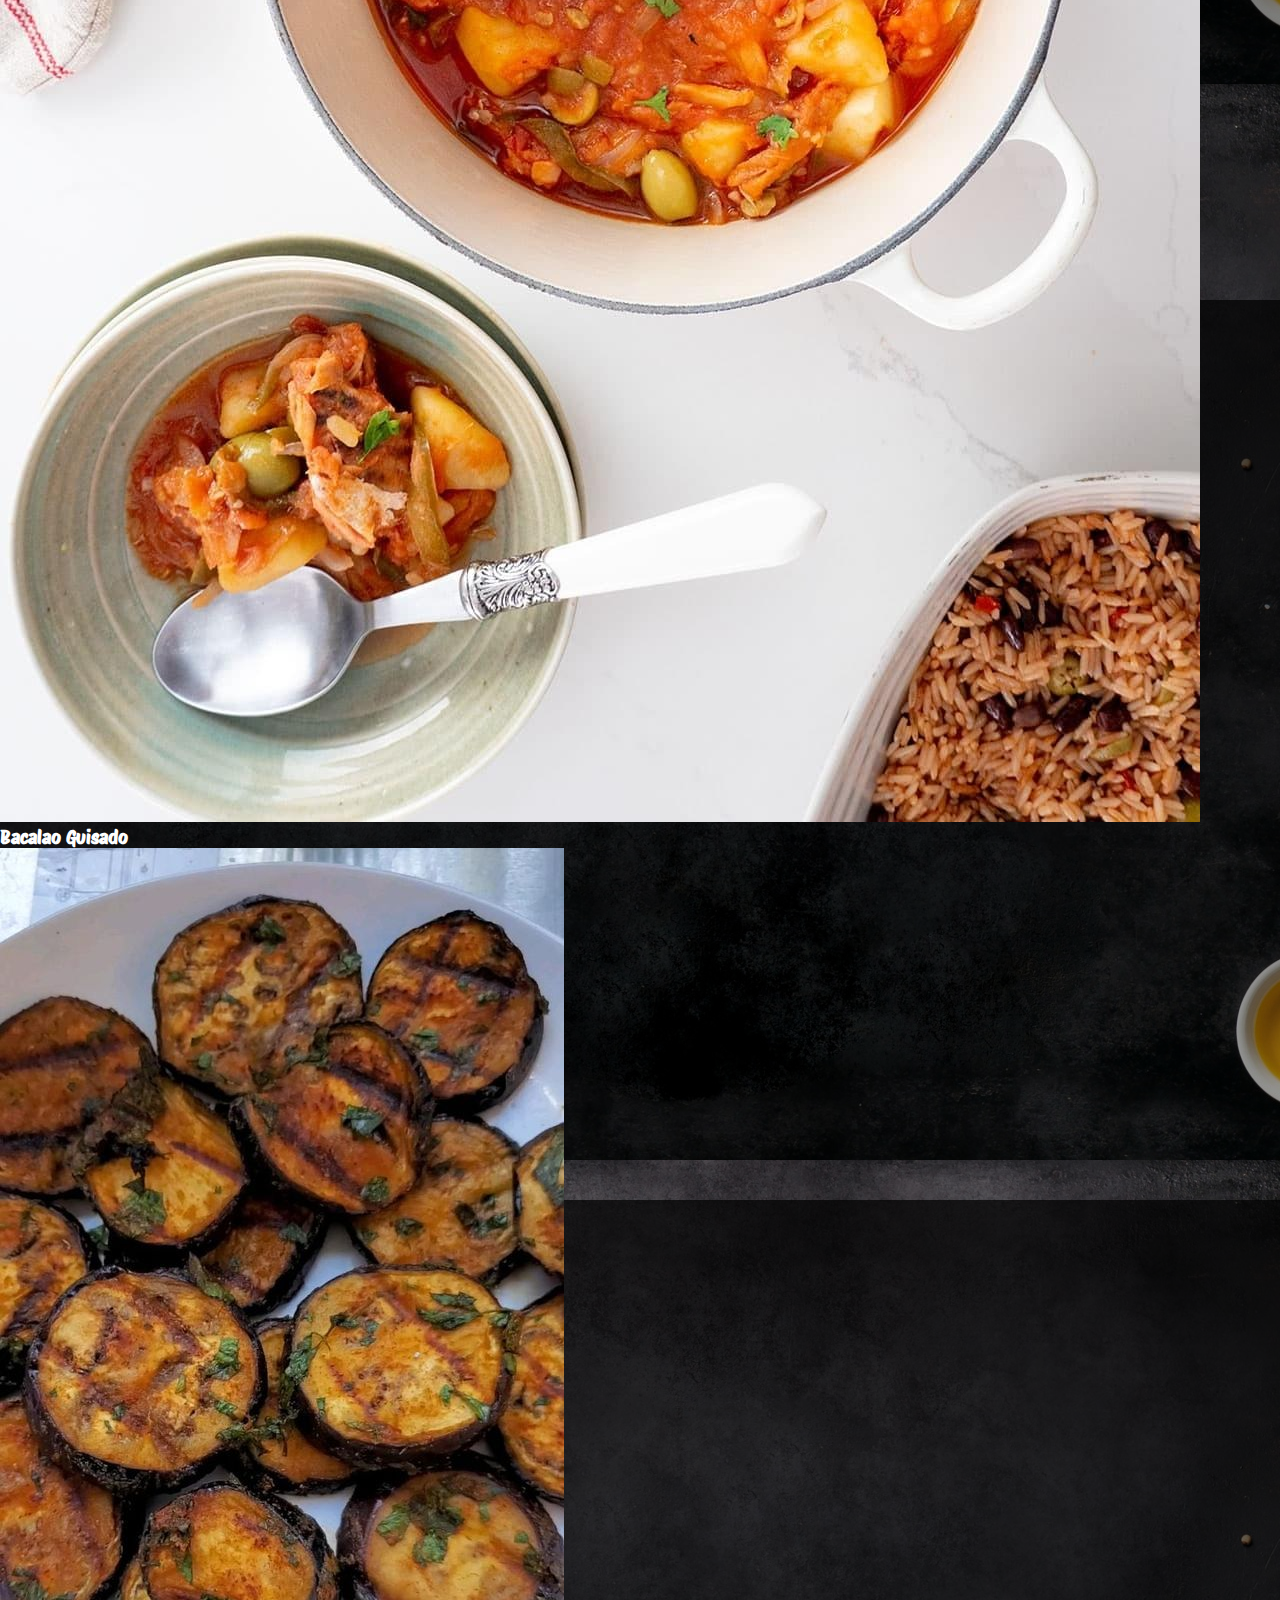
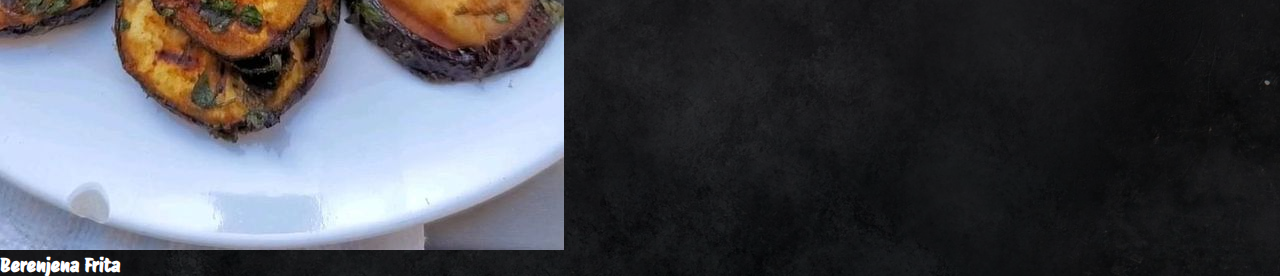
==== commit f8b4e5ec: "restructure of the content" ====
--- a/index.html
+++ b/index.html
@@ -4,196 +4,120 @@
 <head>
   <meta charset="UTF-8" />
   <meta name="viewport" content="width=device-width, initial-scale=1.0" />
+  <meta http-equiv="refresh" content="100">
   <title>El sazón de nereida</title>
   <link rel="stylesheet" href="styles/main.css">
 </head>
 
 <body>
 
+  <section class="menu-container">
 
-  <div class="brand ">
-    <h1>El sazón de nereida</h1>
-  </div>
+    <div class="brand hidden">
+      <h1>El sazón de nereida</h1>
+    </div>
 
-  <section class="hidden">
-    <div class="dishes-container bounce-in-menu">
-      <h3>Menu</h3>
-      <div class="menu-container"> <!-- bounce-in hidden -->
-        <div class="image-menu-container left ">
-          <img src="assets/images/bandera-dominican.png" alt="">
+    <div class="slider menu-dishes-container">
+      <div class="dish-title">
+        <h2>Variedad de Arroz</h2>
+      </div>
+      <div class="dishes">
+        <div class="dishes-slides">
+          <div class="image-dish-container">
+            <img src="assets/images/rices/arroz1.jpg" alt="">
+            <div class="image-dish-container-name">
+              <h3>Arroz Blanco</h3>
+            </div>
+          </div>
+          <div class="image-dish-container">
+            <img src="assets/images/rices/habichuela-negras2.jpg" alt="">
+            <div class="image-dish-container-name">
+              <h3>Moro Habichuelas Negras</h3>
+            </div>
+          </div>
+          <div class="image-dish-container">
+            <img src="assets/images/rices/arroz-maiz.jpg" alt="">
+            <div class="image-dish-container-name">
+              <h3>Arroz Con Maiz</h3>
+            </div>
+          </div>
         </div>
-        <div class="content-menu-container">
-          <div class="dish">
-            <h2>Arroz Blanco y Habichuelas Rojas</h2>
+        <div class="dishes-slides">
+          <div class="image-dish-container">
+            <img src="assets/images/rices/locrio.jpg" alt="">
+            <div class="image-dish-container-name">
+              <h3>Locrio</h3>
+            </div>
           </div>
-          <!-- <div class="price">
-            <span>200</span>
-          </div> -->
-  
+          <div class="image-dish-container">
+            <img src="assets/images/rices/habichuela-rojas.jpg" alt="">
+            <div class="image-dish-container-name">
+              <h3>Moro Habichuelas Rojas</h3>
+            </div>
+          </div>
+          <div class="image-dish-container">
+            <img src="assets/images/rices/arroz-gandules.jpg" alt="">
+            <div class="image-dish-container-name">
+              <h3>Arroz Con Gandules</h3>
+            </div>
+          </div>
         </div>
       </div>
-      <div class="menu-container"> <!-- bounce-in hidden -->
-        <div class="image-menu-container left ">
-          <img src="assets/images/maiz-arroz.jpg" alt="">
+    </div>
+
+    <div class="slider menu-dishes-container">
+      <div class="dish-title">
+        <h2>Carnes</h2>
+      </div>
+      <div class="dishes">
+        <div class="dishes-slides">
+          <div class="image-dish-container">
+            <img src="assets/images/carnes/pollo-guisado.jpg" alt="">
+            <div class="image-dish-container-name">
+              <h3>Pollo Guisado</h3>
+            </div>
+          </div>
+          <div class="image-dish-container">
+            <img src="assets/images/carnes/pollo-frito.jpg" alt="">
+            <div class="image-dish-container-name">
+              <h3>Pollo Frito</h3>
+            </div>
+          </div>
+          <div class="image-dish-container">
+            <img src="assets/images/carnes/cerdo-guisado.jpg" alt="">
+            <div class="image-dish-container-name">
+              <h3>Cerdo</h3>
+            </div>
+          </div>
         </div>
-        <div class="content-menu-container">
-          <div class="dish">
-            <h2>Arroz con Maiz</h2>
+        <div class="dishes-slides">
+          <div class="image-dish-container">
+            <img src="assets/images/carnes/carne-res.jpg" alt="">
+            <div class="image-dish-container-name">
+              <h3>Carne Res</h3>
+            </div>
           </div>
-          <!-- <div class="price">
-            <span>200</span>
-          </div> -->
-  
+          <div class="image-dish-container">
+            <img src="assets/images/carnes/bacalao.jpg" alt="">
+            <div class="image-dish-container-name">
+              <h3>Bacalao Guisado</h3>
+            </div>
+          </div>
+          <div class="image-dish-container">
+            <img src="assets/images/carnes/eggplants.jpg" alt="">
+            <div class="image-dish-container-name">
+              <h3>Berenjena Frita</h3>
+            </div>
+          </div>
         </div>
       </div>
-
-      <div class="menu-container"> <!-- bounce-in hidden -->
-        <div class="image-menu-container left ">
-          <img src="assets/images/moro-negras.jpg" alt="">
-        </div>
-        <div class="content-menu-container">
-          <div class="dish">
-            <h2>Moro de Habichuelas Negras</h2>
-          </div>
-          <!-- <div class="price">
-            <span>200</span>
-          </div> -->
-  
-        </div>
-      </div>
-
-      <div class="menu-container"> <!-- bounce-in hidden -->
-        <div class="image-menu-container left ">
-          <img src="assets/images/moro-rojas.webp" alt="">
-        </div>
-        <div class="content-menu-container">
-          <div class="dish">
-            <h2>Moro de Habichuelas Rojas</h2>
-          </div>
-          <!-- <div class="price">
-            <span>200</span>
-          </div> -->
-  
-        </div>
-      </div>
-      <div class="menu-container"> <!-- bounce-in hidden -->
-        <div class="image-menu-container left ">
-          <img src="assets/images/moro-guandules.jpg" alt="">
-        </div>
-        <div class="content-menu-container">
-          <div class="dish">
-            <h2>Moro de Gandules</h2>
-          </div>
-          <!-- <div class="price">
-            <span>200</span>
-          </div> -->
-  
-        </div>
-      </div>
-      <div class="menu-container"> <!-- bounce-in hidden -->
-        <div class="image-menu-container left ">
-          <img src="assets/images/guineitos.jpg" alt="">
-        </div>
-        <div class="content-menu-container">
-          <div class="dish">
-            <h2>Guineitos</h2>
-          </div>
-          <!-- <div class="price">
-            <span>200</span>
-          </div> -->
-  
-        </div>
-      </div>
-      <div class="menu-container"> <!-- bounce-in hidden -->
-        <div class="image-menu-container left ">
-          <img src="assets/images/yuca.jpg" alt="">
-        </div>
-        <div class="content-menu-container">
-          <div class="dish">
-            <h2>Yuca</h2>
-          </div>
-          <!-- <div class="price">
-            <span>200</span>
-          </div> -->
-  
-        </div>
-      </div>
-      <div class="menu-container"> <!-- bounce-in hidden -->
-        <div class="image-menu-container left ">
-          <img src="assets/images/mangu-tres-golpes.jpg" alt="">
-        </div>
-        <div class="content-menu-container">
-          <div class="dish">
-            <h2>Mangu</h2>
-          </div>
-          <!-- <div class="price">
-            <span>200</span>
-          </div> -->
-  
-        </div>
-      </div>
-
-      <div class="menu-container"> <!-- bounce-in hidden -->
-        <div class="image-menu-container left ">
-          <img src="assets/images/pollo-guisado.jpg" alt="">
-        </div>
-        <div class="content-menu-container">
-          <div class="dish">
-            <h2>Pollo Guisado</h2>
-          </div>
-          <div class="price">
-            <span>200</span>
-          </div>
-  
-        </div>
-      </div>
-
-      <div class="menu-container"> <!-- bounce-in hidden -->
-        <div class="image-menu-container left ">
-          <img src="assets/images/Pollo-frito.webp" alt="">
-        </div>
-        <div class="content-menu-container">
-          <div class="dish">
-            <h2>Pollo Frito</h2>
-          </div>
-          <div class="price">
-            <span>200</span>
-          </div>
-  
-        </div>
-      </div>
-      <div class="menu-container"> <!-- bounce-in hidden -->
-        <div class="image-menu-container left ">
-          <img src="assets/images/cerdo-guisado.jpg" alt="">
-        </div>
-        <div class="content-menu-container">
-          <div class="dish">
-            <h2>Carne de Cerdo</h2>
-          </div>
-          <div class="price">
-            <span>230</span>
-          </div>
-  
-        </div>
-      </div>
-      <div class="menu-container"> <!-- bounce-in hidden -->
-        <div class="image-menu-container left ">
-          <img src="assets/images/carne-res.jpg" alt="">
-        </div>
-        <div class="content-menu-container">
-          <div class="dish">
-            <h2>Carne de Res</h2>
-          </div>
-          <div class="price">
-            <span>250</span>
-          </div>
-  
-        </div>
-      </div>
-  
     </div>
 
+
+
   </section>
+
+
 
 
   <script src="js/main.js"></script>
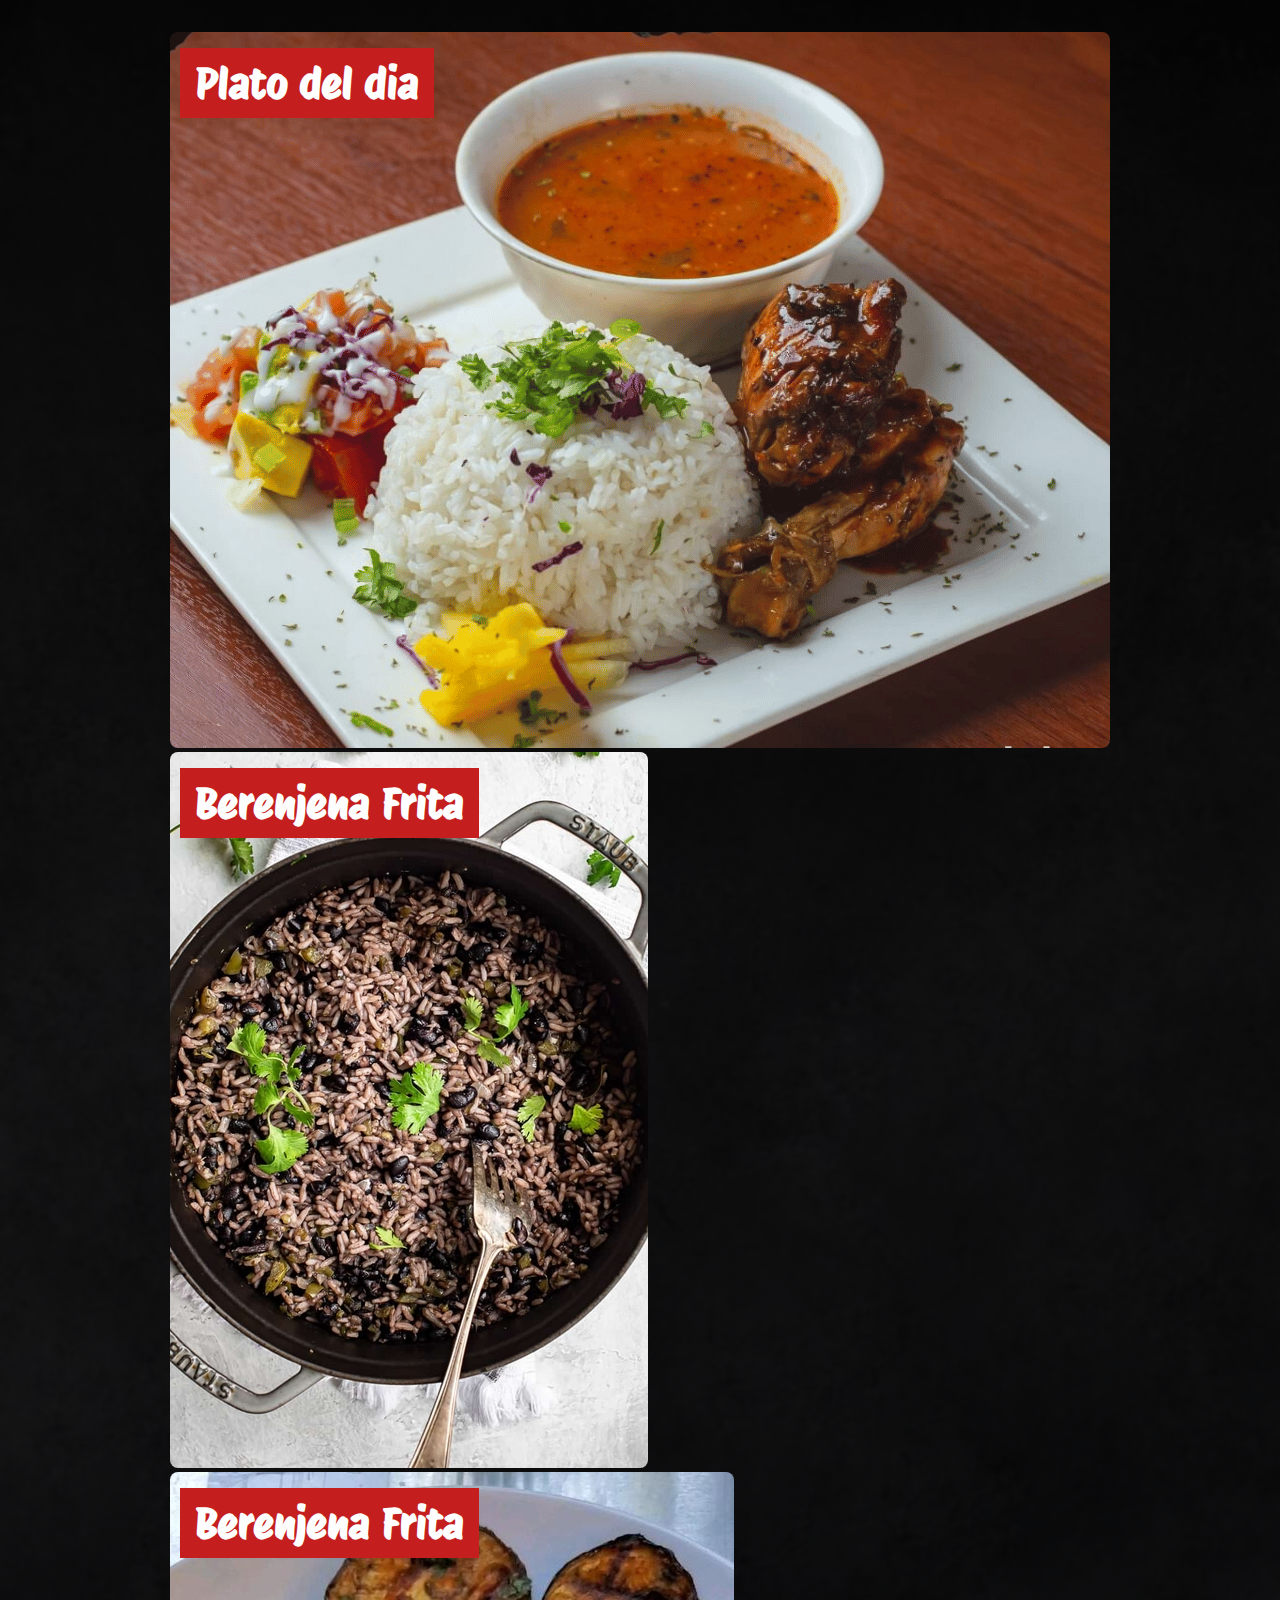
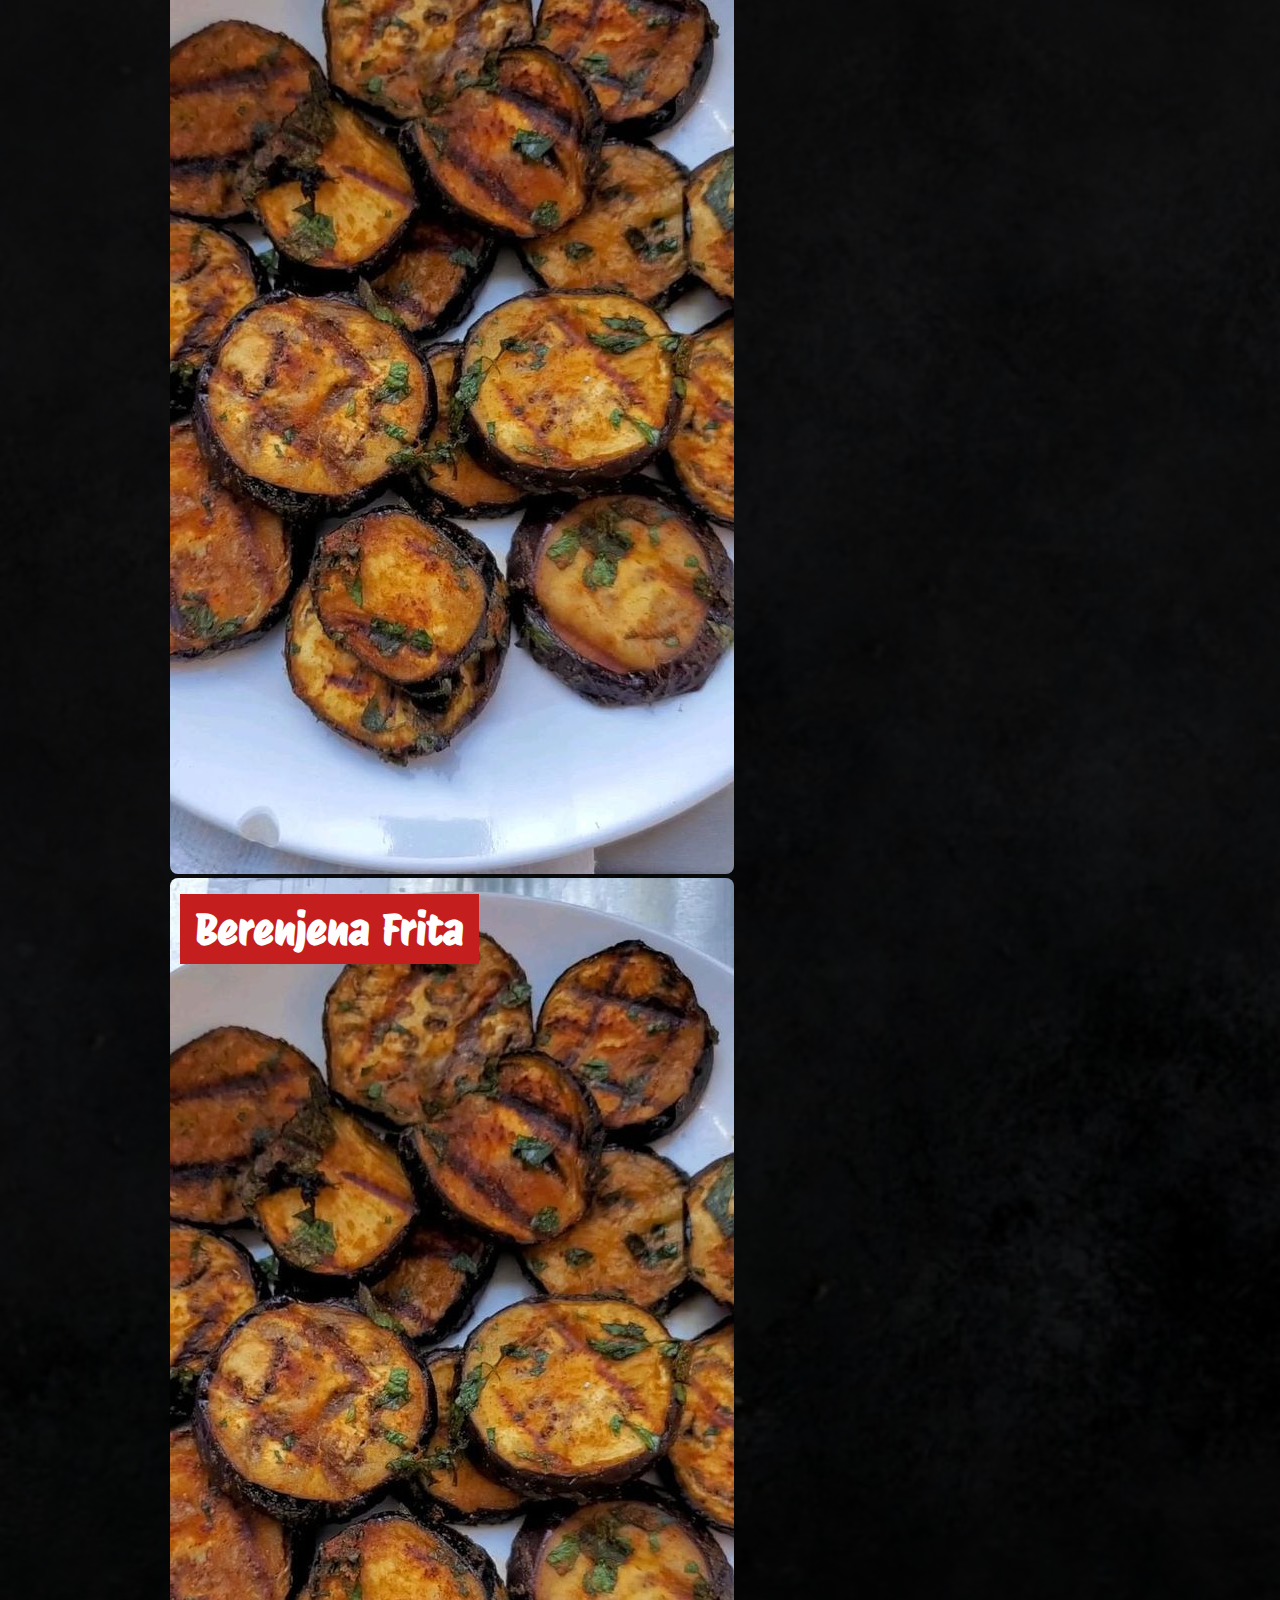
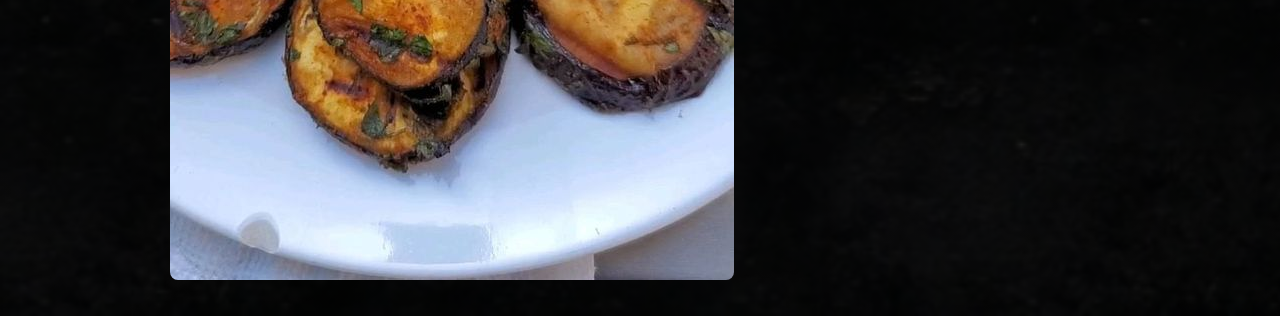
==== commit 543ab39d: "addin more content" ====
--- a/index.html
+++ b/index.html
@@ -11,98 +11,39 @@
 
 <body>
 
-  <section class="menu-container">
+  <section class="menu-container ">
 
     <div class="brand hidden">
       <h1>El sazón de nereida</h1>
     </div>
 
-    <div class="slider menu-dishes-container">
-      <div class="dish-title">
-        <h2>Variedad de Arroz</h2>
-      </div>
+    <div class="slider menu-dish-container">
       <div class="dishes">
-        <div class="dishes-slides">
+        <div class="dish-slides">
           <div class="image-dish-container">
-            <img src="assets/images/rices/arroz1.jpg" alt="">
+            <img src="assets/images/bandera-dominican.png" alt="">
             <div class="image-dish-container-name">
-              <h3>Arroz Blanco</h3>
-            </div>
-          </div>
-          <div class="image-dish-container">
-            <img src="assets/images/rices/habichuela-negras2.jpg" alt="">
-            <div class="image-dish-container-name">
-              <h3>Moro Habichuelas Negras</h3>
-            </div>
-          </div>
-          <div class="image-dish-container">
-            <img src="assets/images/rices/arroz-maiz.jpg" alt="">
-            <div class="image-dish-container-name">
-              <h3>Arroz Con Maiz</h3>
+              <h3>Plato del dia</h3>
             </div>
           </div>
         </div>
-        <div class="dishes-slides">
+        <div class="dish-slides">
           <div class="image-dish-container">
-            <img src="assets/images/rices/locrio.jpg" alt="">
+            <img src="assets/images/moro-negras.png" alt="">
             <div class="image-dish-container-name">
-              <h3>Locrio</h3>
-            </div>
-          </div>
-          <div class="image-dish-container">
-            <img src="assets/images/rices/habichuela-rojas.jpg" alt="">
-            <div class="image-dish-container-name">
-              <h3>Moro Habichuelas Rojas</h3>
-            </div>
-          </div>
-          <div class="image-dish-container">
-            <img src="assets/images/rices/arroz-gandules.jpg" alt="">
-            <div class="image-dish-container-name">
-              <h3>Arroz Con Gandules</h3>
+              <h3>Berenjena Frita</h3>
             </div>
           </div>
         </div>
-      </div>
-    </div>
-
-    <div class="slider menu-dishes-container">
-      <div class="dish-title">
-        <h2>Carnes</h2>
-      </div>
-      <div class="dishes">
-        <div class="dishes-slides">
+        <div class="dish-slides">
           <div class="image-dish-container">
-            <img src="assets/images/carnes/pollo-guisado.jpg" alt="">
+            <img src="assets/images/carnes/eggplants.jpg" alt="">
             <div class="image-dish-container-name">
-              <h3>Pollo Guisado</h3>
-            </div>
-          </div>
-          <div class="image-dish-container">
-            <img src="assets/images/carnes/pollo-frito.jpg" alt="">
-            <div class="image-dish-container-name">
-              <h3>Pollo Frito</h3>
-            </div>
-          </div>
-          <div class="image-dish-container">
-            <img src="assets/images/carnes/cerdo-guisado.jpg" alt="">
-            <div class="image-dish-container-name">
-              <h3>Cerdo</h3>
+              <h3>Berenjena Frita</h3>
             </div>
           </div>
         </div>
-        <div class="dishes-slides">
-          <div class="image-dish-container">
-            <img src="assets/images/carnes/carne-res.jpg" alt="">
-            <div class="image-dish-container-name">
-              <h3>Carne Res</h3>
-            </div>
-          </div>
-          <div class="image-dish-container">
-            <img src="assets/images/carnes/bacalao.jpg" alt="">
-            <div class="image-dish-container-name">
-              <h3>Bacalao Guisado</h3>
-            </div>
-          </div>
+        <div class="dish-slides">
           <div class="image-dish-container">
             <img src="assets/images/carnes/eggplants.jpg" alt="">
             <div class="image-dish-container-name">
@@ -113,6 +54,103 @@
       </div>
     </div>
 
+<!-- 
+    <div class="slider menu-dishes-container hidden">
+      <div class="dish-title">
+        <h2>Variedad de Arroz</h2>
+      </div>
+      <div class="dishes">
+        <div class="dishes-slides">
+          <div class="image-dish-container ">
+            <img src="assets/images/rices/arroz1.jpg" alt="">
+            <div class="image-dish-container-name">
+              <h3>Arroz Blanco</h3>
+            </div>
+          </div>
+          <div class="image-dish-container ">
+            <img src="assets/images/rices/habichuela-negras2.jpg" alt="">
+            <div class="image-dish-container-name">
+              <h3>Moro Habichuelas Negras</h3>
+            </div>
+          </div>
+          <div class="image-dish-container ">
+            <img src="assets/images/rices/arroz-maiz.jpg" alt="">
+            <div class="image-dish-container-name">
+              <h3>Arroz Con Maiz</h3>
+            </div>
+          </div>
+        </div>
+        <div class="dishes-slides">
+          <div class="image-dish-container ">
+            <img src="assets/images/rices/locrio.jpg" alt="">
+            <div class="image-dish-container-name">
+              <h3>Locrio</h3>
+            </div>
+          </div>
+          <div class="image-dish-container ">
+            <img src="assets/images/rices/habichuela-rojas.jpg" alt="">
+            <div class="image-dish-container-name">
+              <h3>Moro Habichuelas Rojas</h3>
+            </div>
+          </div>
+          <div class="image-dish-container ">
+            <img src="assets/images/rices/arroz-gandules.jpg" alt="">
+            <div class="image-dish-container-name">
+              <h3>Arroz Con Gandules</h3>
+            </div>
+          </div>
+        </div>
+      </div>
+    </div>
+
+    <div class="slider menu-dishes-container hidden">
+      <div class="dish-title">
+        <h2>Carnes</h2>
+      </div>
+      <div class="dishes">
+        <div class="dishes-slides">
+          <div class="image-dish-container ">
+            <img src="assets/images/carnes/pollo-guisado.jpg" alt="">
+            <div class="image-dish-container-name">
+              <h3>Pollo Guisado</h3>
+            </div>
+          </div>
+          <div class="image-dish-container ">
+            <img src="assets/images/carnes/pollo-frito.jpg" alt="">
+            <div class="image-dish-container-name">
+              <h3>Pollo Frito</h3>
+            </div>
+          </div>
+          <div class="image-dish-container ">
+            <img src="assets/images/carnes/cerdo-guisado.jpg" alt="">
+            <div class="image-dish-container-name">
+              <h3>Cerdo</h3>
+            </div>
+          </div>
+        </div>
+        <div class="dishes-slides">
+          <div class="image-dish-container ">
+            <img src="assets/images/carnes/carne-res.jpg" alt="">
+            <div class="image-dish-container-name">
+              <h3>Carne Res</h3>
+            </div>
+          </div>
+          <div class="image-dish-container ">
+            <img src="assets/images/carnes/bacalao.jpg" alt="">
+            <div class="image-dish-container-name">
+              <h3>Bacalao Guisado</h3>
+            </div>
+          </div>
+          <div class="image-dish-container ">
+            <img src="assets/images/carnes/eggplants.jpg" alt="">
+            <div class="image-dish-container-name">
+              <h3>Berenjena Frita</h3>
+            </div>
+          </div>
+        </div>
+      </div>
+    </div>
+ -->
 
 
   </section>
--- a/styles/main.css
+++ b/styles/main.css
@@ -21,28 +21,119 @@
 }
 
 body {
-    background: linear-gradient(rgba(0, 0, 0, 0.8), rgba(0, 0, 0, 0.3)), url('../assets/images/menu-background.jpg');
+    background: linear-gradient(rgba(0, 0, 0, 0.9), rgba(0, 0, 0, 0.6)), url('../assets/images/menu-background.jpg');
+    background-size:cover;
+    background-repeat: no-repeat;
     color: #fefefe;
     font-family: 'Protest Riot', sans-serif;
-    /* overflow: hidden; */
-}
-
+    overflow: hidden;
+}
+
+/* BRAND NAME DISPLAY*/
 .brand {
     display: flex;
     flex-direction: column;
     justify-content: center;
     align-items: center;
-
     font-family: 'Protest Revolution';
     height: 100vh;
 }
 
 .brand h1 {
-    font-size: 122px;
+    font-size: 162px;
     text-transform: uppercase;
     color: #c41e1e;
 }
 
+
+
+.hidden {
+    display: none;
+}
+
+/*MENU STYLES*/
+
+.menu-container {
+    margin: 2rem 1rem;
+}
+
+.menu-container .slider {
+    position: relative;
+    display: none;
+    overflow: hidden; 
+}
+
+/*MENU DISH STYLES*/
+.menu-dish-container  {
+    align-items: center;
+    display: flex;
+    flex-direction: column;
+}
+.menu-dish-container .dishes .dish-slides {
+    position: relative;
+
+}
+.menu-dish-container .dishes .dish-slides .image-dish-container .image-dish-container-name {
+    background-color: #c41e1e;
+    position: absolute;
+    top: 1rem;
+    left: 10px;
+}
+.menu-dish-container .dishes .dish-slides .image-dish-container img {
+    border-radius: 8px;
+}
+.menu-dish-container .dishes .dish-slides .image-dish-container .image-dish-container-name {
+    background-color: #c41e1e;
+    position: absolute;
+    top: 1rem;
+    left: 10px;
+}
+.menu-dish-container .dishes .dish-slides .image-dish-container .image-dish-container-name h3 {
+    font-size: 42px;
+    padding: 10px 15px;
+}
+
+
+
+
+
+/* MENU DISHES STYLES*/
+.menu-container .menu-dishes-container .dish-title h2{
+    font-size: 52px;
+    letter-spacing: 2px;
+}
+.menu-dishes-container .dishes .dishes-slides {
+    margin-top: 1rem;
+    flex-wrap: wrap;
+    justify-content: space-between;
+    align-items: center;
+    position: relative;
+    display: none;
+    overflow: hidden;
+}
+
+.menu-dishes-container .dishes .dishes-slides .image-dish-container {
+    position: relative;
+}
+.menu-dishes-container .dishes .dishes-slides .image-dish-container img {
+    border-radius: 8px;
+    width: 600px;
+    height: 850px;
+}
+.menu-dishes-container .dishes .dishes-slides .image-dish-container .image-dish-container-name {
+    background-color: #c41e1e;
+    position: absolute;
+    top: 1rem;
+    left: 10px;
+}
+.menu-dishes-container .dishes .dishes-slides .image-dish-container .image-dish-container-name h3 {
+    font-size: 42px;
+    padding: 10px 15px;
+}
+
+
+
+/*BOUNCE IN ANIMATION*/
 .bounce-in {
     animation: bounce-in 3s ease infinite;
 }
@@ -67,11 +158,85 @@
     }
 }
 
-.hidden {
-    display: none;
-}
-
-section {
+
+/*SLIDE ANIMATION*/
+.menu-container .slider.displaySlide {
+    display: flex;
+    flex-direction: column;
+    opacity: 0;
+    transition: opacity 0.5s ease-in;
+}
+.dishes .dishes-slides.displaySlide{
+    display: flex;
+    opacity: 0;
+    transition: opacity 0.5s ease-in;
+}
+
+.dishes .dishes-slides.displaySlide:first-child, .menu-container .slider.displaySlide  {
+    opacity: 1;
+}
+
+@keyframes slideMenu {
+    0% {
+        opacity: 0;
+    }
+
+    20% {
+        opacity: 1;
+    }
+
+    80% {
+        opacity: 1;
+    }
+
+    100% {
+        opacity: 0;
+    }
+}
+
+.dishes .dishes-slides.displaySlide, .menu-container .slider.displaySlide{
+    animation: slideMenu 10s infinite;
+}
+
+
+
+/*MAKE THE ELEMENT BIGGER ANIMATION*/
+@keyframes growAnimation {
+    0% {
+        transform: scale(1);
+        opacity: 0;
+    }
+
+    50% {
+        transform: scale(1.2);
+        opacity: 0.8;
+    }
+
+    100% {
+        transform: scale(1.5);
+        opacity: 1;
+    }
+}
+
+.growElement {
+    animation: growAnimation 10s ease-out;
+}
+
+
+
+
+
+
+
+
+
+
+
+
+
+
+
+/* section {
     display: flex;
     justify-content: center;
     align-items: center;
@@ -98,7 +263,7 @@
 }
 
 .image-menu-container {
-    max-width: 1250px;
+    min-width: 100px;
     margin: 25px 5px;
 }
 
@@ -199,7 +364,7 @@
     100% {
         transform: scale(1);
     }
-}
+} */
 
 /* .container-menu-static  {
     position: relative;
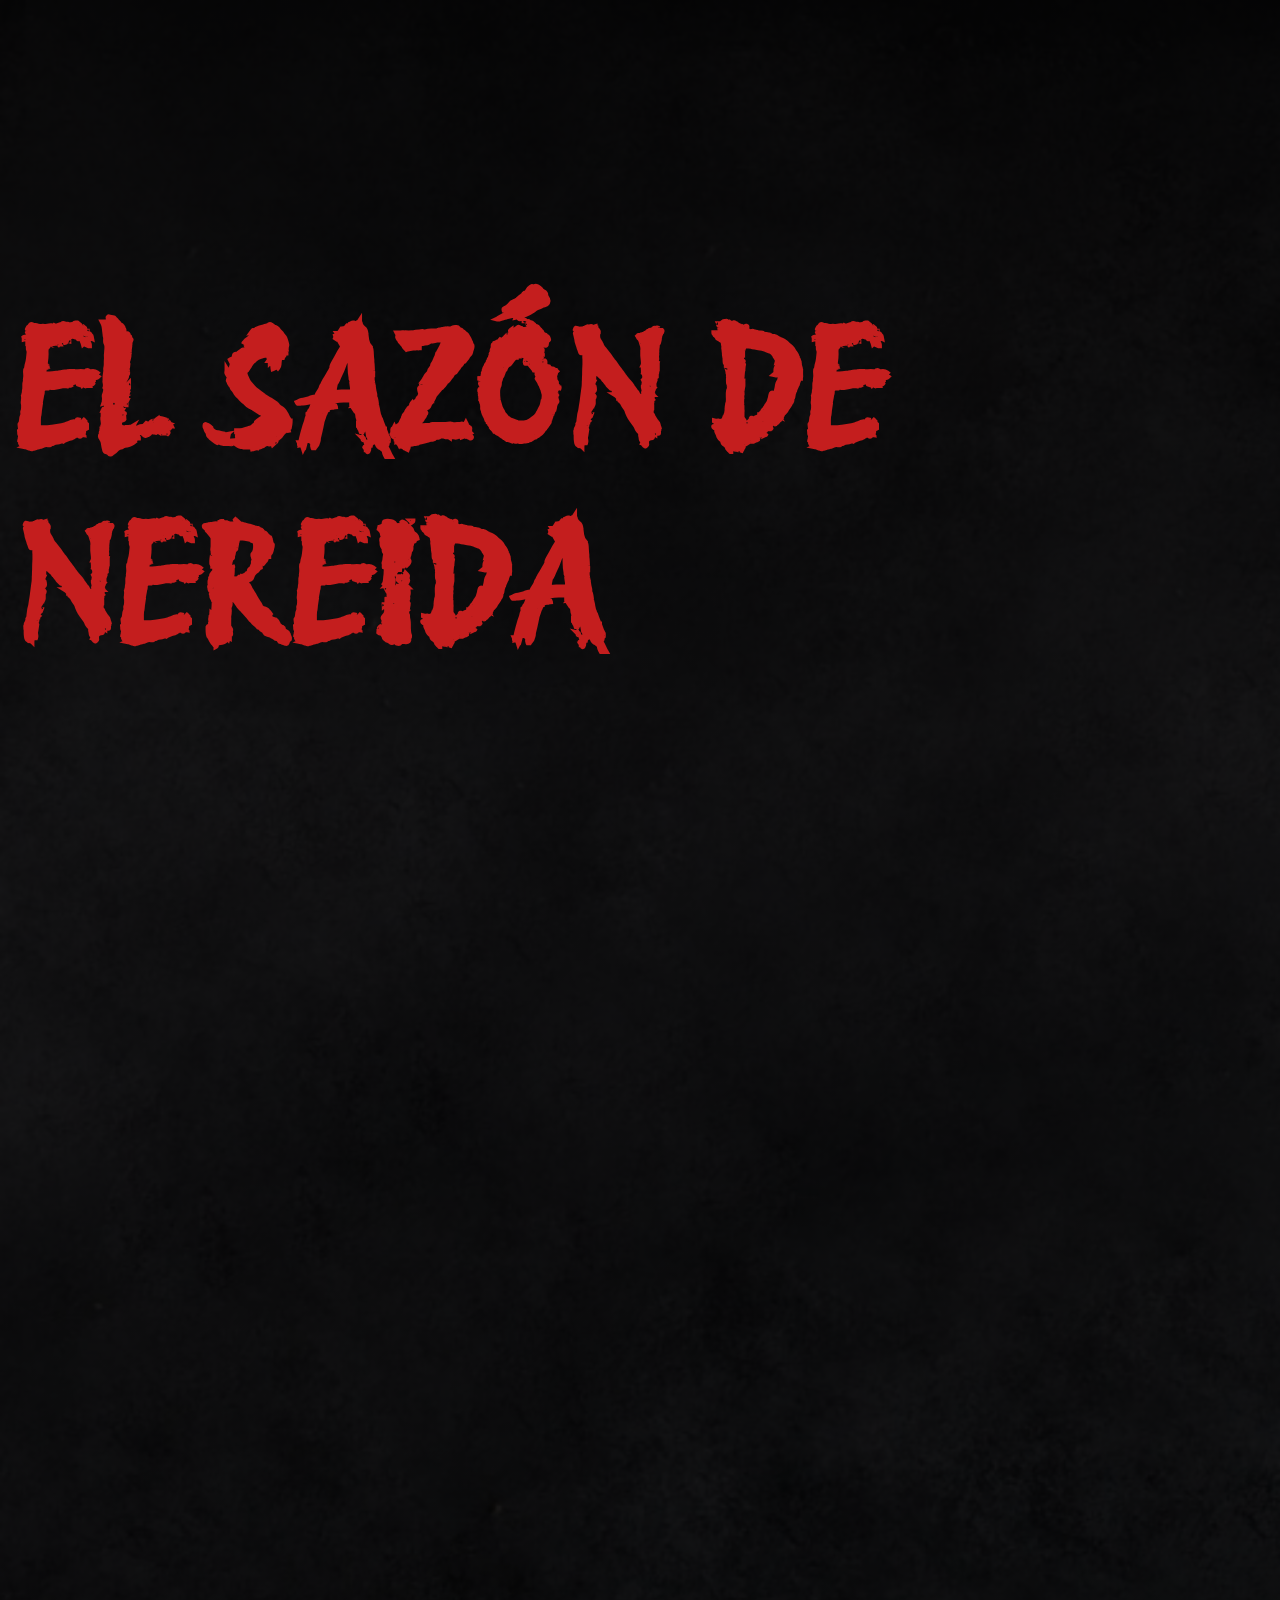
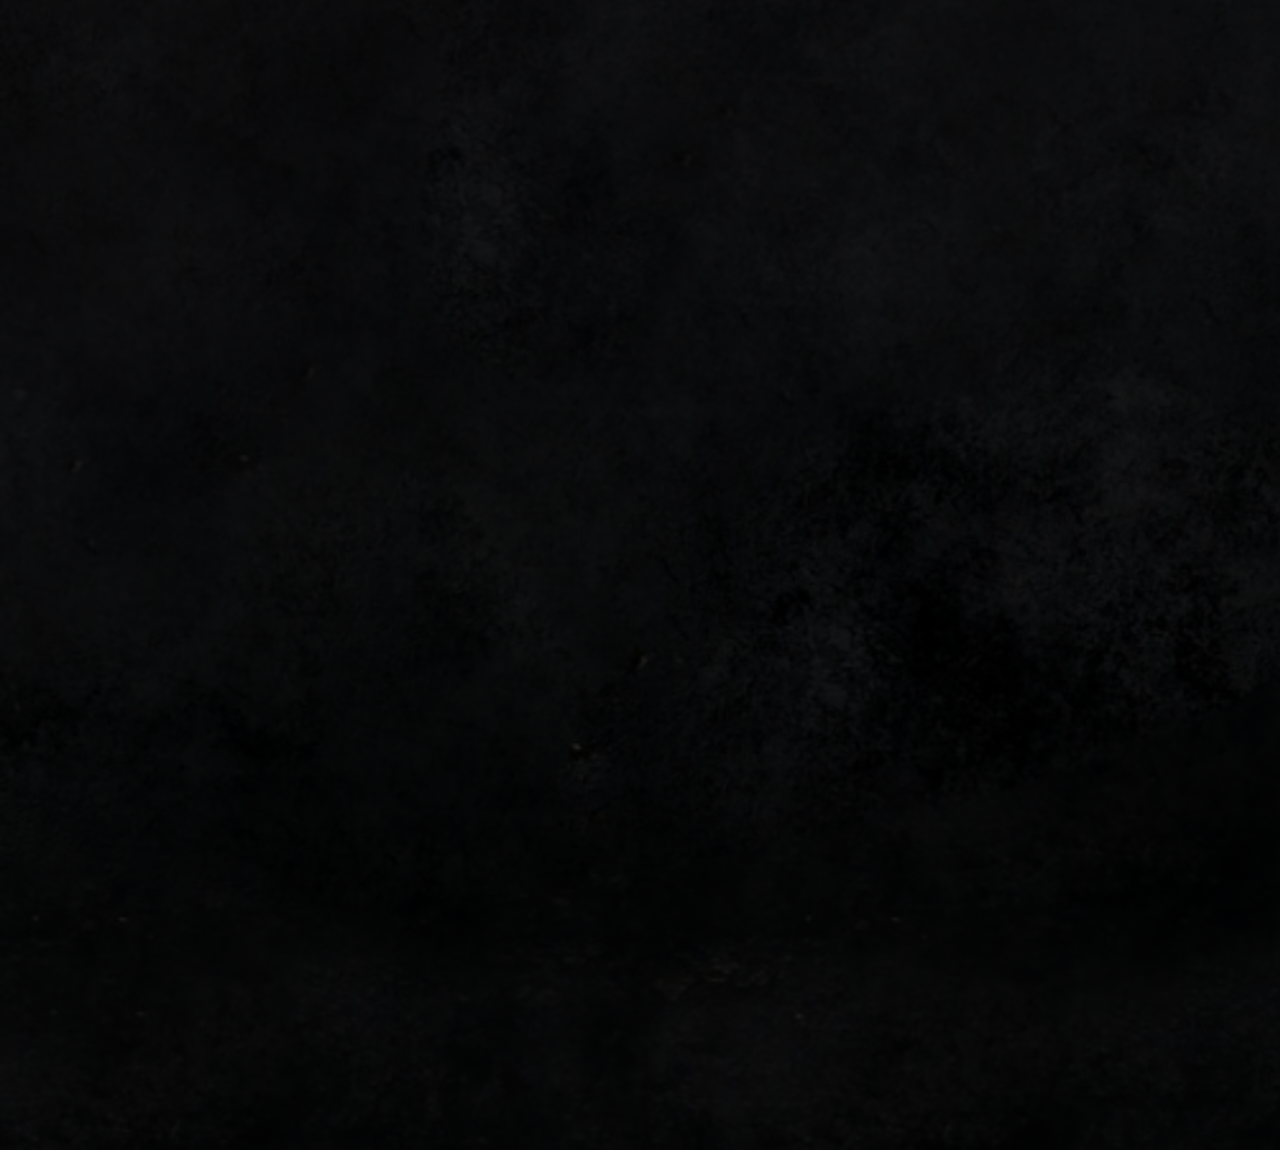
==== commit 2d23e959: "fixing some sctructures and styles" ====
--- a/index.html
+++ b/index.html
@@ -13,144 +13,530 @@
 
   <section class="menu-container ">
 
-    <div class="brand hidden">
+   <div class="brand">
       <h1>El sazón de nereida</h1>
+    </div> 
+
+    
+
+    <!--Rice-->
+    <!-- <div class="slider menu-dishes-container">
+      <div class="dish-title">
+        <h2>Variedad de Arroz</h2>
+      </div>
+      <div class="dishes">
+        <div class="dishes-slides">
+          <div class="image-dish-container ">
+            <img src="assets/images/rices/arroz1.jpg" alt="">
+            <div class="image-dish-container-name">
+              <h3>Arroz Blanco</h3>
+            </div>
+          </div>
+          <div class="image-dish-container ">
+            <img src="assets/images/rices/habichuela-negras2.jpg" alt="">
+            <div class="image-dish-container-name">
+              <h3>Moro Habichuelas Negras</h3>
+            </div>
+          </div>
+          <div class="image-dish-container ">
+            <img src="assets/images/rices/arroz-maiz.jpg" alt="">
+            <div class="image-dish-container-name">
+              <h3>Arroz Con Maiz</h3>
+            </div>
+          </div>
+        </div>
+        <div class="dishes-slides">
+          <div class="image-dish-container ">
+            <img src="assets/images/rices/locrio.jpg" alt="">
+            <div class="image-dish-container-name">
+              <h3>Locrio</h3>
+            </div>
+          </div>
+          <div class="image-dish-container ">
+            <img src="assets/images/rices/habichuela-rojas.jpg" alt="">
+            <div class="image-dish-container-name">
+              <h3>Moro Habichuelas Rojas</h3>
+            </div>
+          </div>
+          <div class="image-dish-container ">
+            <img src="assets/images/rices/arroz-gandules.jpg" alt="">
+            <div class="image-dish-container-name">
+              <h3>Arroz Con Gandules</h3>
+            </div>
+          </div>
+        </div>
+      </div>
+    </div> -->
+
+    <!--Meat-->
+    <!-- <div class="slider menu-dishes-container">
+      <div class="dish-title">
+        <h2>Carnes</h2>
+      </div>
+      <div class="dishes">
+        <div class="dishes-slides">
+          <div class="image-dish-container ">
+            <img src="assets/images/carnes/pollo-guisado.jpg" alt="">
+            <div class="image-dish-container-name">
+              <h3>Pollo Guisado</h3>
+            </div>
+          </div>
+          <div class="image-dish-container ">
+            <img src="assets/images/carnes/pollo-frito.jpg" alt="">
+            <div class="image-dish-container-name">
+              <h3>Pollo Frito</h3>
+            </div>
+          </div>
+          <div class="image-dish-container ">
+            <img src="assets/images/carnes/cerdo-guisado.jpg" alt="">
+            <div class="image-dish-container-name">
+              <h3>Cerdo</h3>
+            </div>
+          </div>
+        </div>
+        <div class="dishes-slides">
+          <div class="image-dish-container ">
+            <img src="assets/images/carnes/carne-res.jpg" alt="">
+            <div class="image-dish-container-name">
+              <h3>Carne Res</h3>
+            </div>
+          </div>
+          <div class="image-dish-container ">
+            <img src="assets/images/carnes/bacalao.jpg" alt="">
+            <div class="image-dish-container-name">
+              <h3>Bacalao Guisado</h3>
+            </div>
+          </div>
+          <div class="image-dish-container ">
+            <img src="assets/images/carnes/eggplants.jpg" alt="">
+            <div class="image-dish-container-name">
+              <h3>Berenjena Frita</h3>
+            </div>
+          </div>
+        </div>
+      </div>
+    </div> -->
+
+    <!--Juice-->
+    <!-- <div class="slider menu-dishes-container">
+      <div class="dish-title">
+        <h2>Jugos Naturales</h2>
+      </div>
+      <div class="dishes">
+        <div class="dishes-slides">
+          <div class="image-dish-container ">
+            <img src="assets/images/bebidas/limon.jpg" alt="">
+            <div class="image-dish-container-name">
+              <h3>Limon</h3>
+              <div class="image-dish-container-price">
+                <span>60</span>
+              </div>
+            </div>
+          </div>
+          <div class="image-dish-container ">
+            <img src="assets/images/bebidas/chinola.jpg" alt="">
+            <div class="image-dish-container-name">
+              <h3>Chinola</h3>
+              <div class="image-dish-container-price">
+                <span>60</span>
+              </div>
+            </div>
+          </div>
+          <div class="image-dish-container ">
+            <img src="assets/images/bebidas/naranja.jpg" alt="">
+            <div class="image-dish-container-name">
+              <h3>Naranja</h3>
+              <div class="image-dish-container-price">
+                <span>60</span>
+              </div>
+            </div>
+          </div>
+        </div>
+        <div class="dishes-slides">
+          <div class="image-dish-container ">
+            <img src="assets/images/bebidas/tamarindo.jpg" alt="">
+            <div class="image-dish-container-name">
+              <h3>Tamarindo</h3>
+              <div class="image-dish-container-price">
+                <span>60</span>
+              </div>
+            </div>
+          </div>
+          <div class="image-dish-container ">
+            <img src="assets/images/bebidas/avena-con-leche.jpg" alt="">
+            <div class="image-dish-container-name">
+              <h3>Avena Con Leche</h3>
+              <div class="image-dish-container-price">
+                <span>60</span>
+              </div>
+            </div>
+          </div>
+          <div class="image-dish-container ">
+            <img src="assets/images/bebidas/avena-con-limon.jpg" alt="">
+            <div class="image-dish-container-name">
+              <h3>Limon Con Avena</h3>
+              <div class="image-dish-container-price">
+                <span>60</span>
+              </div>
+            </div>
+          </div>
+        </div>
+      </div>
+    </div> -->
+
+    <!--Beer-->
+    <!-- <div class="slider menu-dishes-container">
+      <div class="dish-title">
+        <h2>Cervezas</h2>
+      </div>
+      <div class="dishes">
+        <div class="dishes-slides">
+          <div class="image-dish-container ">
+            <img src="assets/images/bebidas/presidente.jpg" alt="">
+            <div class="image-dish-container-name">
+              <h3>Presidente peq</h3>
+              <div class="image-dish-container-price">
+                <span>150</span>
+              </div>
+            </div>
+          </div>
+          <div class="image-dish-container ">
+            <img src="assets/images/bebidas/corona.jpg" alt="">
+            <div class="image-dish-container-name">
+              <h3>Corona</h3>
+              <div class="image-dish-container-price">
+                <span>200</span>
+              </div>
+            </div>
+          </div>
+          <div class="image-dish-container ">
+            <img src="assets/images/bebidas/bohemia.jpg" alt="">
+            <div class="image-dish-container-name">
+              <h3>Bohemia</h3>
+              <div class="image-dish-container-price">
+                <span>150</span>
+              </div>
+            </div>
+          </div>
+        </div>
+        <div class="dishes-slides">
+          <div class="image-dish-container ">
+            <img src="assets/images/bebidas/medpresi.jpg" alt="">
+            <div class="image-dish-container-name">
+              <h3>Presidente med</h3>
+              <div class="image-dish-container-price">
+                <span>220</span>
+              </div>
+            </div>
+          </div>
+          <div class="image-dish-container ">
+            <img src="assets/images/bebidas/corona2.jpg" alt="">
+            <div class="image-dish-container-name">
+              <h3>Corona</h3>
+              <div class="image-dish-container-price">
+                <span>220</span>
+              </div>
+            </div>
+          </div>
+          <div class="image-dish-container ">
+            <img src="assets/images/bebidas/bohemia.jpg" alt="">
+            <div class="image-dish-container-name">
+              <h3>Bohemia</h3>
+              <div class="image-dish-container-price">
+                <span>150</span>
+              </div>
+            </div>
+          </div>
+        </div>
+      </div>
+    </div> -->
+
+    <!--Batidas-->
+    <!-- <div class="slider menu-dishes-container">
+      <div class="dish-title">
+        <h2>Batidas</h2>
+      </div>
+      <div class="dishes">
+        <div class="dishes-slides">
+          <div class="image-dish-container ">
+            <img src="assets/images/bebidas/zapote.jpg" alt="">
+            <div class="image-dish-container-name">
+              <h3>Zapote</h3>
+              <div class="image-dish-container-price">
+                <span>150</span>
+              </div>
+            </div>
+          </div>
+          <div class="image-dish-container ">
+            <img src="assets/images/bebidas/lechoza.jpg" alt="">
+            <div class="image-dish-container-name">
+              <h3>Lechoza</h3>
+              <div class="image-dish-container-price">
+                <span>200</span>
+              </div>
+            </div>
+          </div>
+          <div class="image-dish-container ">
+            <img src="assets/images/bebidas/guineo.jpg" alt="">
+            <div class="image-dish-container-name">
+              <h3>Guineo</h3>
+              <div class="image-dish-container-price">
+                <span>150</span>
+              </div>
+            </div>
+          </div>
+        </div>
+        <div class="dishes-slides">
+          <div class="image-dish-container ">
+            <img src="assets/images/bebidas/fresa.jpg" alt="">
+            <div class="image-dish-container-name">
+              <h3>Fresa</h3>
+              <div class="image-dish-container-price">
+                <span>220</span>
+              </div>
+            </div>
+          </div>
+          <div class="image-dish-container ">
+            <img src="assets/images/bebidas/piña.jpg" alt="">
+            <div class="image-dish-container-name">
+              <h3>Piña</h3>
+              <div class="image-dish-container-price">
+                <span>220</span>
+              </div>
+            </div>
+          </div>
+          <div class="image-dish-container ">
+            <img src="assets/images/bebidas/mango.jpg" alt="">
+            <div class="image-dish-container-name">
+              <h3>Mango</h3>
+              <div class="image-dish-container-price">
+                <span>150</span>
+              </div>
+            </div>
+          </div>
+        </div>
+      </div>
+    </div> -->
+
+    <!--Sandwich-->    
+    <!-- <div class="slider menu-dishes-container">
+      <div class="dish-title">
+        <h2>Sandwichs</h2>
+      </div>
+      <div class="dishes">
+        <div class="dishes-slides">
+          <div class="image-dish-container ">
+            <img src="assets/images/sandwich/Jamon y queso.jpg" alt="">
+            <div class="image-dish-container-name">
+              <h3>Jamon y Queso</h3>
+              <div class="image-dish-container-price">
+                <span>150</span>
+              </div>
+            </div>
+          </div>
+          <div class="image-dish-container ">
+            <img src="assets/images/sandwich/huevo.jpg" alt="">
+            <div class="image-dish-container-name">
+              <h3>Jamon, Queso y Huevo</h3>
+              <div class="image-dish-container-price">
+                <span>200</span>
+              </div>
+            </div>
+          </div>
+          <div class="image-dish-container ">
+            <img src="assets/images/sandwich/queso y pollo.jpg" alt="">
+            <div class="image-dish-container-name">
+              <h3>Jamon, Queso y Pollo</h3>
+              <div class="image-dish-container-price">
+                <span>150</span>
+              </div>
+            </div>
+          </div>
+        </div>
+        <div class="dishes-slides">
+          <div class="image-dish-container ">
+            <img src="assets/images/sandwich/queso.jpg" alt="">
+            <div class="image-dish-container-name">
+              <h3>Queso</h3>
+              <div class="image-dish-container-price">
+                <span>220</span>
+              </div>
+            </div>
+          </div>
+          <div class="image-dish-container ">
+            <img src="assets/images/sandwich/Jamon y queso.jpg" alt="">
+            <div class="image-dish-container-name">
+              <h3>Jamon y Queso</h3>
+              <div class="image-dish-container-price">
+                <span>220</span>
+              </div>
+            </div>
+          </div>
+          <div class="image-dish-container ">
+            <img src="assets/images/sandwich/queso y pollo.jpg" alt="">
+            <div class="image-dish-container-name">
+              <h3>Queso y Pollo</h3>
+              <div class="image-dish-container-price">
+                <span>150</span>
+              </div>
+            </div>
+          </div>
+        </div>
+      </div>
+    </div> -->
+
+    <!--Bebidas-->    
+    <div class="slider menu-dishes-container">
+      <div class="dish-title">
+        <h2>Bebidas</h2>
+      </div>
+      <div class="dishes">
+        <div class="dishes-slides">
+          <div class="image-dish-container ">
+            <img src="assets/images/bebidas/Agua-Planeta-Azul.jpg" alt="">
+            <div class="image-dish-container-name">
+              <h3>Agua</h3>
+              <div class="image-dish-container-price">
+                <span>20</span>
+              </div>
+            </div>
+          </div>
+          <div class="image-dish-container ">
+            <img src="assets/images/bebidas/coca-cola.jpg" alt="">
+            <div class="image-dish-container-name">
+              <h3>Refrescos</h3>
+              <div class="image-dish-container-price">
+                <span>45</span>
+              </div>
+            </div>
+          </div>
+          <div class="image-dish-container ">
+            <img src="assets/images/bebidas/malta morena.webp" alt="">
+            <div class="image-dish-container-name">
+              <h3>Malta Morena</h3>
+              <div class="image-dish-container-price">
+                <span>40</span>
+              </div>
+            </div>
+          </div>
+        </div>
+        <div class="dishes-slides">
+          <div class="image-dish-container ">
+            <img src="assets/images/bebidas/gatorade.jpg" alt="">
+            <div class="image-dish-container-name">
+              <h3>Gatorade</h3>
+              <div class="image-dish-container-price">
+                <span>60</span>
+              </div>
+            </div>
+          </div>
+          <div class="image-dish-container ">
+            <img src="assets/images/bebidas/Agua-Planeta-Azul.jpg" alt="">
+            <div class="image-dish-container-name">
+              <h3>Agua</h3>
+              <div class="image-dish-container-price">
+                <span>20</span>
+              </div>
+            </div>
+          </div>
+          <div class="image-dish-container ">
+            <img src="assets/images/refrescos.jpg" alt="">
+            <div class="image-dish-container-name">
+              <h3>Refrescos</h3>
+              <div class="image-dish-container-price">
+                <span>40</span>
+              </div>
+            </div>
+          </div>
+        </div>
+      </div>
     </div>
 
+
+
+    <!-- <div class="slider menu-dish-container">
+      <div class="dishes ">
+        <div class="dish-slides ">
+          <div class="image-dish-container growElement">
+            <img src="assets/images/bandera-dominican.png" alt="">
+            <div class="image-dish-container-name">
+              <h3>Plato del dia</h3>
+              <div class="image-dish-container-price">
+                <span>200</span>
+              </div>
+            </div>
+
+          </div>
+        </div>
+        <div class="dish-slides">
+          <div class="image-dish-container">
+            <img src="assets/images/moro-negras.jpg" alt="">
+            <div class="image-dish-container-name">
+              <h3></h3>
+            </div>
+          </div>
+        </div>
+        <div class="dish-slides">
+          <div class="image-dish-container">
+            <img src="assets/images/breakfast.jpg" alt="">
+            <div class="image-dish-container-name">
+              <h3>Desayunos</h3>
+            </div>
+          </div>
+        </div>
+        <div class="dish-slides">
+          <div class="image-dish-container">
+            <img src="assets/images/yuca.jpg" alt="">
+            <div class="image-dish-container-name">
+              <h3></h3>
+            </div>
+          </div>
+        </div>
+      </div>
+    </div>
     <div class="slider menu-dish-container">
-      <div class="dishes">
+      <div class="dishes ">
+        <div class="dish-slides ">
+          <div class="image-dish-container">
+            <img src="assets/images/jugos.webp" alt="">
+            <div class="image-dish-container-name">
+              <h3>Jugos Naturales</h3>
+              <div class="image-dish-container-price">
+                <span></span>
+              </div>
+            </div>
+
+          </div>
+        </div>
         <div class="dish-slides">
           <div class="image-dish-container">
-            <img src="assets/images/bandera-dominican.png" alt="">
-            <div class="image-dish-container-name">
-              <h3>Plato del dia</h3>
+            <img src="assets/images/sandwiche.jpg" alt="">
+            <div class="image-dish-container-name">
+              <h3>Sandwinchs</h3>
             </div>
           </div>
         </div>
         <div class="dish-slides">
           <div class="image-dish-container">
-            <img src="assets/images/moro-negras.png" alt="">
-            <div class="image-dish-container-name">
-              <h3>Berenjena Frita</h3>
+            <img src="assets/images/batidas.webp" alt="">
+            <div class="image-dish-container-name">
+              <h3>Batidas</h3>
             </div>
           </div>
         </div>
         <div class="dish-slides">
           <div class="image-dish-container">
-            <img src="assets/images/carnes/eggplants.jpg" alt="">
-            <div class="image-dish-container-name">
-              <h3>Berenjena Frita</h3>
-            </div>
-          </div>
-        </div>
-        <div class="dish-slides">
-          <div class="image-dish-container">
-            <img src="assets/images/carnes/eggplants.jpg" alt="">
-            <div class="image-dish-container-name">
-              <h3>Berenjena Frita</h3>
-            </div>
-          </div>
-        </div>
-      </div>
-    </div>
-
-<!-- 
-    <div class="slider menu-dishes-container hidden">
-      <div class="dish-title">
-        <h2>Variedad de Arroz</h2>
-      </div>
-      <div class="dishes">
-        <div class="dishes-slides">
-          <div class="image-dish-container ">
-            <img src="assets/images/rices/arroz1.jpg" alt="">
-            <div class="image-dish-container-name">
-              <h3>Arroz Blanco</h3>
-            </div>
-          </div>
-          <div class="image-dish-container ">
-            <img src="assets/images/rices/habichuela-negras2.jpg" alt="">
-            <div class="image-dish-container-name">
-              <h3>Moro Habichuelas Negras</h3>
-            </div>
-          </div>
-          <div class="image-dish-container ">
-            <img src="assets/images/rices/arroz-maiz.jpg" alt="">
-            <div class="image-dish-container-name">
-              <h3>Arroz Con Maiz</h3>
-            </div>
-          </div>
-        </div>
-        <div class="dishes-slides">
-          <div class="image-dish-container ">
-            <img src="assets/images/rices/locrio.jpg" alt="">
-            <div class="image-dish-container-name">
-              <h3>Locrio</h3>
-            </div>
-          </div>
-          <div class="image-dish-container ">
-            <img src="assets/images/rices/habichuela-rojas.jpg" alt="">
-            <div class="image-dish-container-name">
-              <h3>Moro Habichuelas Rojas</h3>
-            </div>
-          </div>
-          <div class="image-dish-container ">
-            <img src="assets/images/rices/arroz-gandules.jpg" alt="">
-            <div class="image-dish-container-name">
-              <h3>Arroz Con Gandules</h3>
-            </div>
-          </div>
-        </div>
-      </div>
-    </div>
-
-    <div class="slider menu-dishes-container hidden">
-      <div class="dish-title">
-        <h2>Carnes</h2>
-      </div>
-      <div class="dishes">
-        <div class="dishes-slides">
-          <div class="image-dish-container ">
-            <img src="assets/images/carnes/pollo-guisado.jpg" alt="">
-            <div class="image-dish-container-name">
-              <h3>Pollo Guisado</h3>
-            </div>
-          </div>
-          <div class="image-dish-container ">
-            <img src="assets/images/carnes/pollo-frito.jpg" alt="">
-            <div class="image-dish-container-name">
-              <h3>Pollo Frito</h3>
-            </div>
-          </div>
-          <div class="image-dish-container ">
-            <img src="assets/images/carnes/cerdo-guisado.jpg" alt="">
-            <div class="image-dish-container-name">
-              <h3>Cerdo</h3>
-            </div>
-          </div>
-        </div>
-        <div class="dishes-slides">
-          <div class="image-dish-container ">
-            <img src="assets/images/carnes/carne-res.jpg" alt="">
-            <div class="image-dish-container-name">
-              <h3>Carne Res</h3>
-            </div>
-          </div>
-          <div class="image-dish-container ">
-            <img src="assets/images/carnes/bacalao.jpg" alt="">
-            <div class="image-dish-container-name">
-              <h3>Bacalao Guisado</h3>
-            </div>
-          </div>
-          <div class="image-dish-container ">
-            <img src="assets/images/carnes/eggplants.jpg" alt="">
-            <div class="image-dish-container-name">
-              <h3>Berenjena Frita</h3>
-            </div>
-          </div>
-        </div>
-      </div>
-    </div>
- -->
+            <img src="assets/images/cerveza.jpg" alt="">
+            <div class="image-dish-container-name">
+              <h3>Cervezas</h3>
+            </div>
+          </div>
+        </div>
+      </div>
+    </div>  -->
+
+
+
 
 
   </section>
--- a/styles/main.css
+++ b/styles/main.css
@@ -68,9 +68,12 @@
     align-items: center;
     display: flex;
     flex-direction: column;
+    height: 100vh;
 }
 .menu-dish-container .dishes .dish-slides {
     position: relative;
+    display: none;
+    overflow: hidden;
 
 }
 .menu-dish-container .dishes .dish-slides .image-dish-container .image-dish-container-name {
@@ -80,19 +83,33 @@
     left: 10px;
 }
 .menu-dish-container .dishes .dish-slides .image-dish-container img {
+    margin-top: 2rem;
     border-radius: 8px;
+    min-width: 1000px
 }
 .menu-dish-container .dishes .dish-slides .image-dish-container .image-dish-container-name {
     background-color: #c41e1e;
     position: absolute;
-    top: 1rem;
+    text-align: center;
+    top: 3rem;
     left: 10px;
 }
 .menu-dish-container .dishes .dish-slides .image-dish-container .image-dish-container-name h3 {
     font-size: 42px;
     padding: 10px 15px;
 }
-
+.image-dish-container-price{
+   
+    background-color: #fefefe;
+    width: 350px;
+    border-radius: 4px;
+    color: #000;
+
+    margin: 2px auto;
+}
+.image-dish-container-price span{
+    font-size: 58px;
+}
 
 
 
@@ -124,6 +141,7 @@
     background-color: #c41e1e;
     position: absolute;
     top: 1rem;
+    text-align: center;
     left: 10px;
 }
 .menu-dishes-container .dishes .dishes-slides .image-dish-container .image-dish-container-name h3 {
@@ -166,13 +184,18 @@
     opacity: 0;
     transition: opacity 0.5s ease-in;
 }
-.dishes .dishes-slides.displaySlide{
+.menu-dish-container .dishes .dish-slides.displaySlide{
     display: flex;
     opacity: 0;
     transition: opacity 0.5s ease-in;
 }
-
-.dishes .dishes-slides.displaySlide:first-child, .menu-container .slider.displaySlide  {
+.menu-dishes-container .dishes .dishes-slides.displaySlide{
+    display: flex;
+    opacity: 0;
+    transition: opacity 0.5s ease-in;
+}
+
+.menu-dishes-container .dishes .dishes-slides.displaySlide:first-child, .menu-container .slider.displaySlide:first-child, .menu-dish-container .dishes .dish-slides.displaySlide:first-child  {
     opacity: 1;
 }
 
@@ -194,7 +217,7 @@
     }
 }
 
-.dishes .dishes-slides.displaySlide, .menu-container .slider.displaySlide{
+.menu-dishes-container .dishes .dishes-slides.displaySlide, .menu-container .slider.displaySlide, .menu-dish-container .dishes .dish-slides.displaySlide{
     animation: slideMenu 10s infinite;
 }
 
